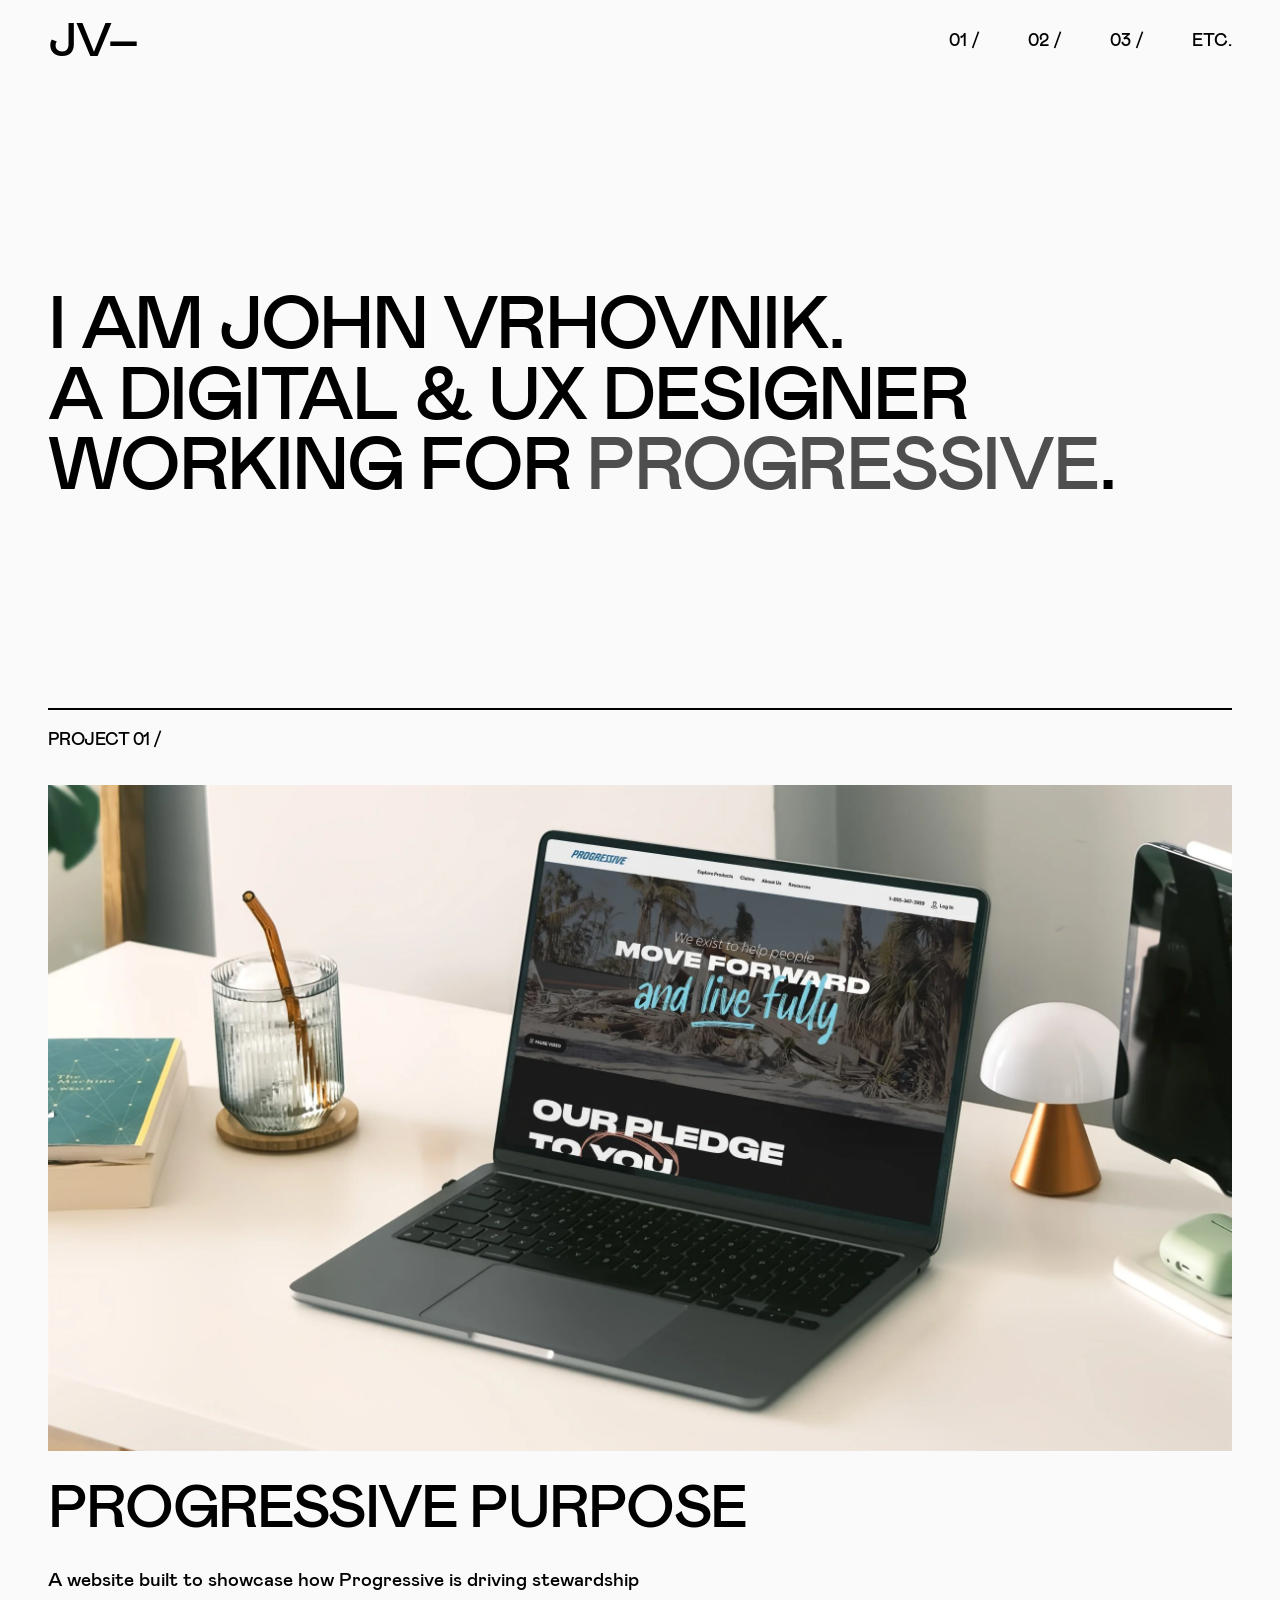
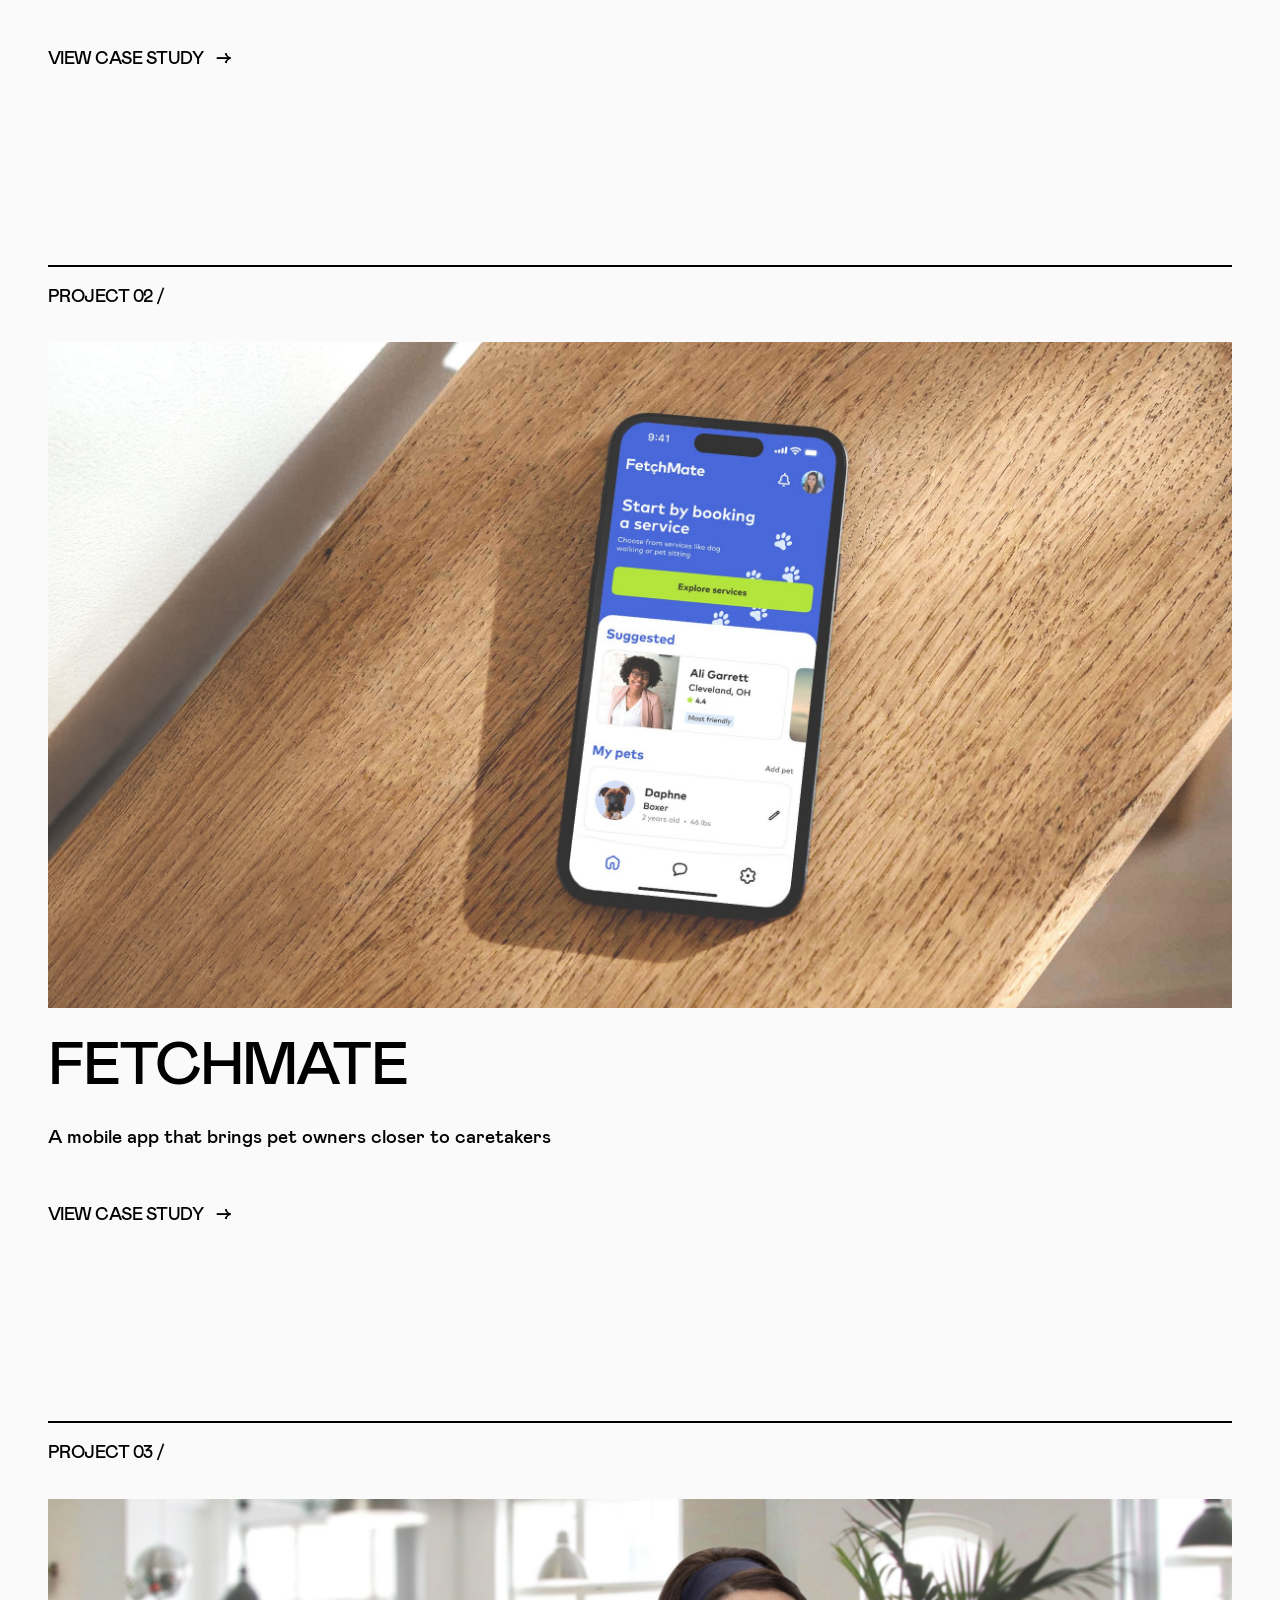
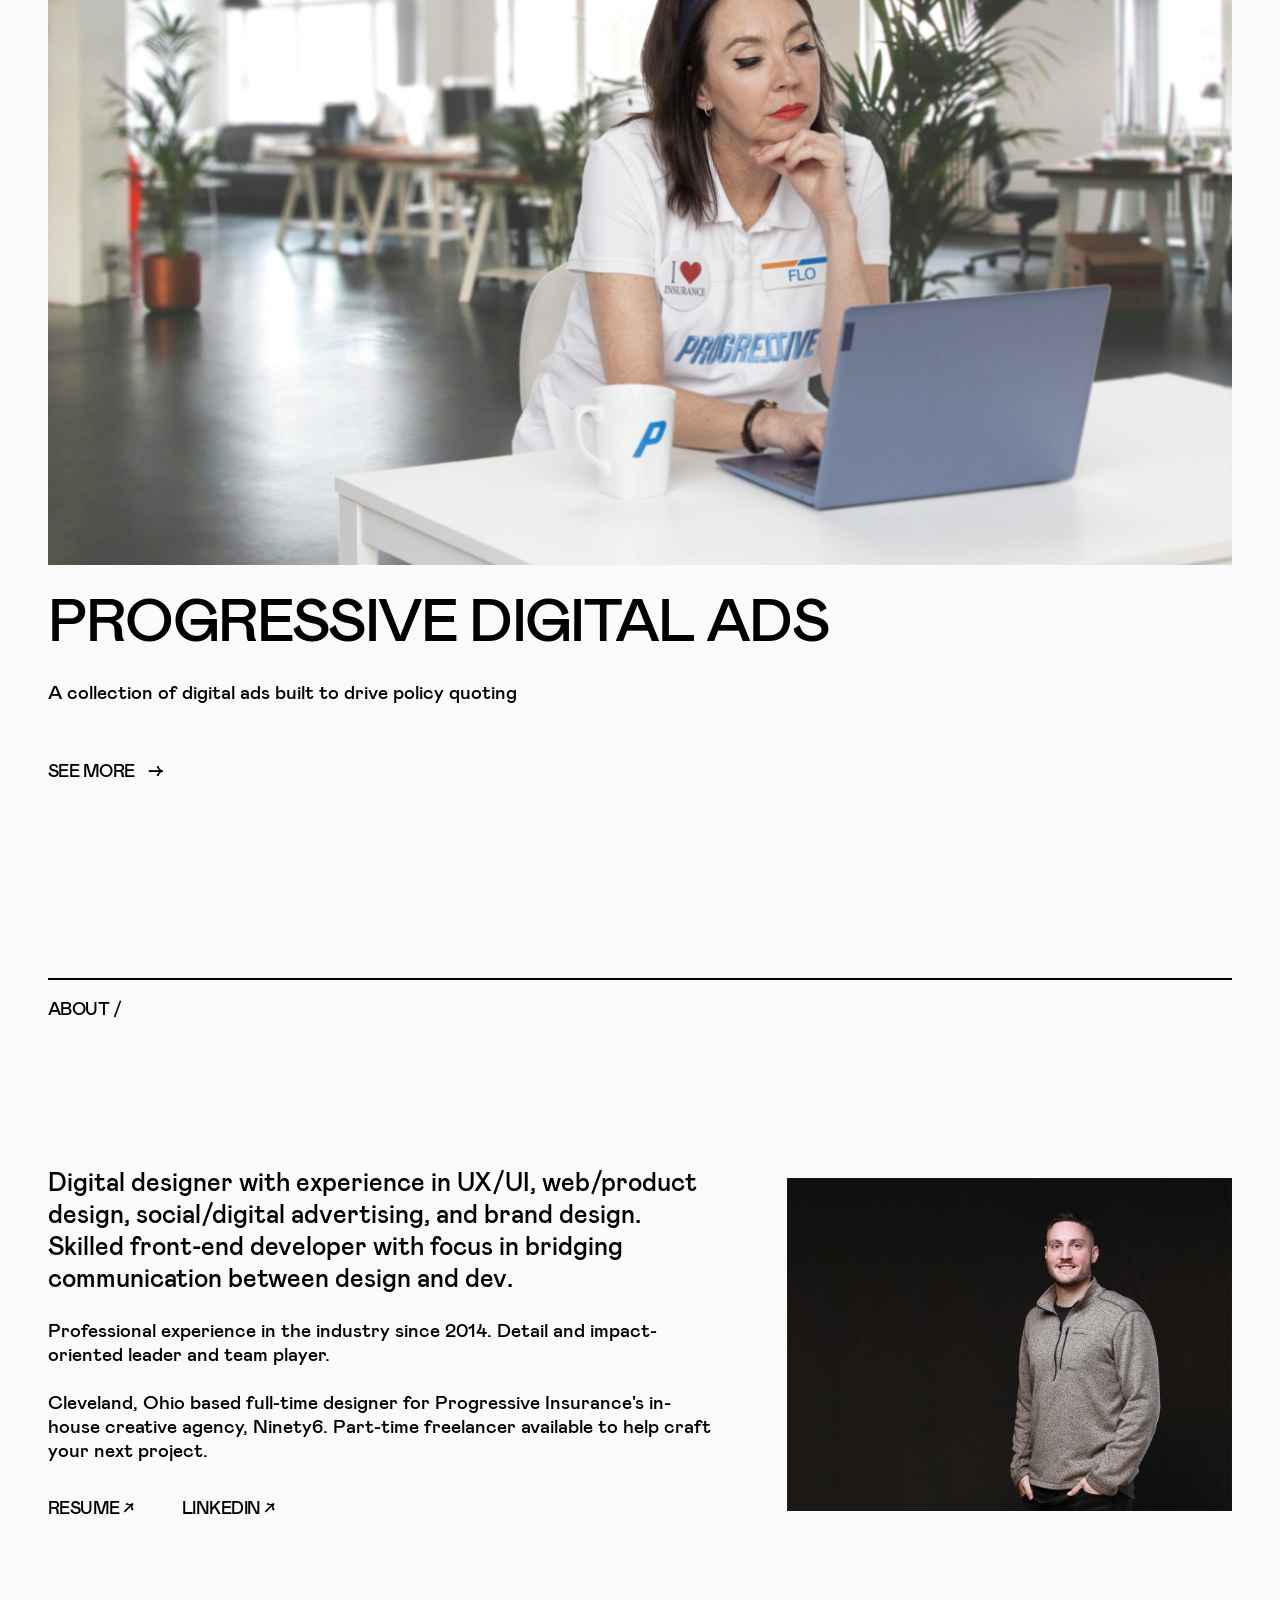
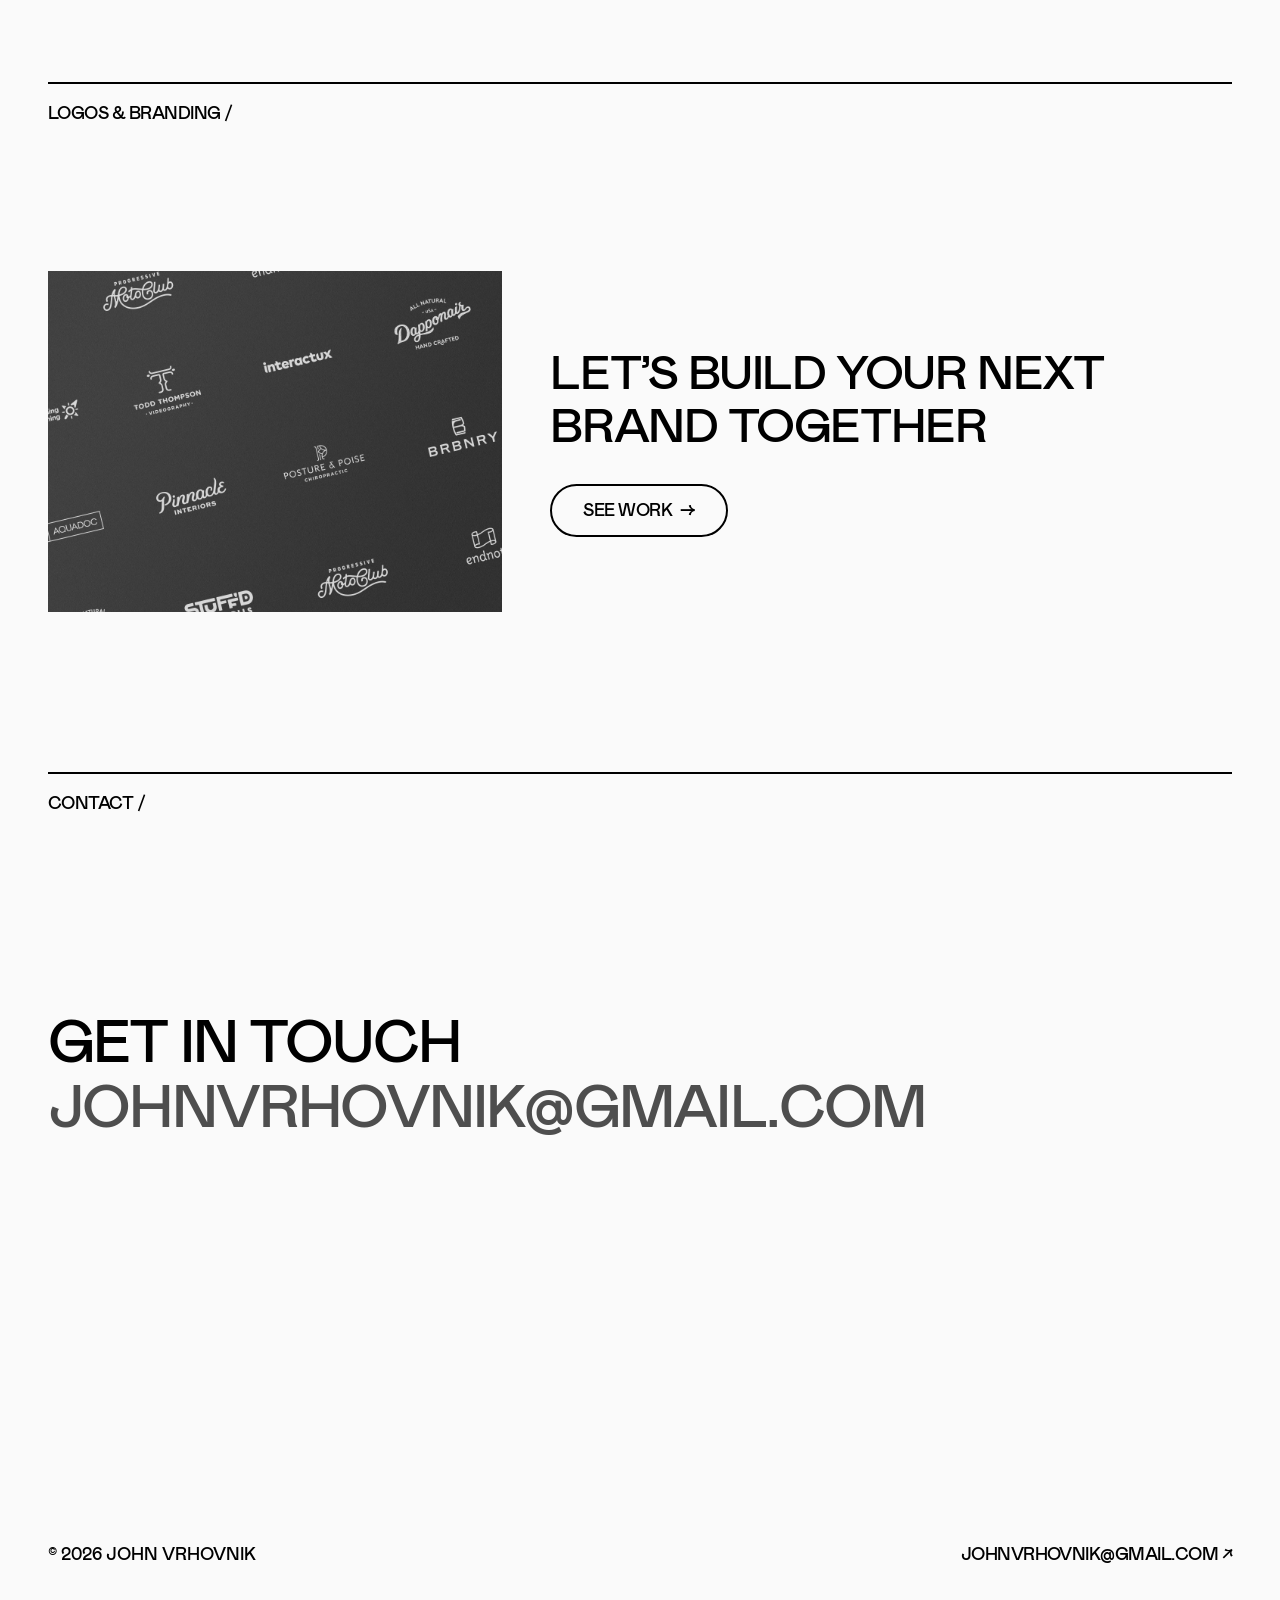
==== index.html @ 901b90cd "Initial commit" ====
<!DOCTYPE html>
<html lang="en">
<head>
  <meta charset="UTF-8" />
  <meta name="viewport" content="width=device-width, initial-scale=1.0" />
  <title>John Vrhovnik — Digital & UX Designer</title>
  <meta name="description" content="John Vrhovnik is a Digital & UX Designer working for Progressive Insurance, specializing in product design, branding, and digital advertising." />

  <!-- Open Graph -->
  <meta property="og:title"       content="John Vrhovnik — Digital & UX Designer" />
  <meta property="og:description" content="Digital & UX Designer working for Progressive. Case studies in product design, branding, and digital advertising." />
  <meta property="og:image"       content="https://johnvrhovnik.com/images/home-project01-progressive-purpose-banner.jpeg" />
  <meta property="og:url"         content="https://johnvrhovnik.com/" />
  <meta property="og:type"        content="website" />

  <!-- Canonical -->
  <link rel="canonical" href="https://johnvrhovnik.com/" />

  <!-- Favicons -->
  <link rel="icon" href="favicon.ico" sizes="any">
  <link rel="icon" type="image/png" sizes="32x32" href="images/favicons/favicon-32x32.png">
  <link rel="icon" type="image/png" sizes="16x16" href="images/favicons/favicon-16x16.png">
  <link rel="apple-touch-icon" sizes="180x180" href="images/favicons/apple-touch-icon.png">
  <link rel="mask-icon" href="images/favicons/safari-pinned-tab.svg" color="#0000ff">
  <link rel="manifest" href="site.webmanifest">

  <link rel="stylesheet" href="css/styles.css" />
  <noscript><style>.reveal { opacity: 1; transform: none; }</style></noscript>
</head>
<body>

  <a class="skip-link" href="#main">Skip to content</a>

  <!-- =====================================================
       NAVIGATION
       ===================================================== -->
  <nav class="nav" aria-label="Site navigation">
    <a href="index.html" class="nav-logo" aria-label="John Vrhovnik — Home">JV–</a>

    <button class="nav-toggle" aria-label="Toggle navigation" aria-expanded="false" aria-controls="nav-drawer">
      <span></span>
      <span></span>
      <span></span>
    </button>

    <ul class="nav-links" role="list">
      <li><a href="pages/progressive-purpose.html" class="nav-link">01 /</a></li>
      <li><a href="pages/fetchmate.html"           class="nav-link">02 /</a></li>
      <li><a href="pages/progressive-digital.html" class="nav-link">03 /</a></li>
      <li><a href="pages/etcetera.html"                class="nav-link">Etc.</a></li>
    </ul>
  </nav>

  <!-- Mobile nav drawer -->
  <nav id="nav-drawer" class="nav-drawer" aria-label="Mobile navigation">
    <a href="pages/progressive-purpose.html" class="nav-link">01/</a>
    <a href="pages/fetchmate.html"           class="nav-link">02/</a>
    <a href="pages/progressive-digital.html" class="nav-link">03/</a>
    <a href="pages/etcetera.html"                class="nav-link">Etc.</a>
  </nav>

  <!-- =====================================================
       MAIN CONTENT
       ===================================================== -->
  <main id="main" class="page-body">

    <!-- Hero -->
    <section class="hero container" aria-label="Introduction">
      <h1 class="hero-text reveal">
        I am John Vrhovnik.<br>
        A Digital &amp; UX Designer working for <a class="display-link" href="https://www.weareninety6.com" target="_blank" rel="noopener noreferrer">Progressive</a>.
      </h1>
    </section>

    <!-- ===================================================
         PROJECTS
         =================================================== -->
    <section class="projects-section container" aria-label="Case studies">

      <!-- Project 01 — Progressive Purpose -->
      <a href="pages/progressive-purpose.html" class="project-card reveal" aria-label="View case study: Progressive Purpose">
        <p class="section-label">Project 01 /</p>
        <div class="project-card__image-wrap">
          <img
            src="images/home-project01-progressive-purpose-banner.jpeg"
            alt="Progressive Purpose — UX case study hero"
            width="1200"
            height="675"
            loading="lazy"
          />
        </div>
        <div class="project-card__meta">
          <h2 class="project-card__title">Progressive Purpose</h2>
          <p class="project-card__description">
            A website built to showcase how Progressive is driving stewardship
          </p>
          <span class="project-card__cta arrow-link">View Case Study&ensp;<span class="arrow-char">→</span></span>
        </div>
      </a>

      <!-- Project 02 — FetchMate -->
      <a href="pages/fetchmate.html" class="project-card reveal" aria-label="View case study: FetchMate">
        <p class="section-label">Project 02 /</p>
        <div class="project-card__image-wrap">
          <img
            src="images/home-project02-fetchmate-cover.jpg"
            alt="FetchMate — Mobile app connecting pet owners with veterinarians"
            width="1200"
            height="675"
            loading="lazy"
          />
        </div>
        <div class="project-card__meta">
          <h2 class="project-card__title">FetchMate</h2>
          <p class="project-card__description">
            A mobile app that brings pet owners closer to caretakers
          </p>
          <span class="project-card__cta arrow-link">View Case Study&ensp;<span class="arrow-char">→</span></span>
        </div>
      </a>

      <!-- Project 03 — Progressive Digital Ads -->
      <a href="pages/progressive-digital.html" class="project-card reveal" aria-label="View case study: Progressive Digital Ads">
        <p class="section-label">Project 03 /</p>
        <div class="project-card__image-wrap">
          <img
            src="images/home-project03-digital-ads-cover.jpg"
            alt="Progressive Digital Ads — A collection of digital ad work"
            width="1200"
            height="675"
            loading="lazy"
          />
        </div>
        <div class="project-card__meta">
          <h2 class="project-card__title">Progressive Digital Ads</h2>
          <p class="project-card__description">
            A collection of digital ads built to drive policy quoting
          </p>
          <span class="project-card__cta arrow-link">See More&ensp;<span class="arrow-char">→</span></span>
        </div>
      </a>

    </section>

    <!-- ===================================================
         ABOUT
         =================================================== -->
    <section class="about-section reveal" aria-label="About John Vrhovnik">
      <div class="container">
        <div class="about-section__inner">
          <p class="section-label">About /</p>
          <div class="about-grid">
            <div class="about-body">
              <p class="about-headline">
                Digital designer with experience in UX/UI, web/product design, social/digital advertising, and brand design. Skilled front-end developer with focus in bridging communication between design and dev.
              </p>
              <p>
                Professional experience in the industry since 2014. Detail and impact-oriented leader and team player.
              </p>
              <p>
                Cleveland, Ohio based full-time designer for Progressive Insurance's in-house creative agency, Ninety6. Part-time freelancer available to help craft your next project.
              </p>
              <div class="about-links">
                <a href="docs/RESUME_JohnVrhovnik.pdf" class="arrow-link" target="_blank" rel="noopener noreferrer">Resume ↗</a>
                <a href="https://www.linkedin.com/in/john-m-vrhovnik" class="arrow-link" target="_blank" rel="noopener noreferrer">LinkedIn ↗</a>
              </div>
            </div>
            <div>
              <img
                class="about-image"
                src="images/home-about-john-portrait.jpg"
                alt="John Vrhovnik — portrait"
                width="600"
                height="800"
                loading="lazy"
              />
            </div>
          </div>
        </div>
      </div>
    </section>

    <!-- ===================================================
         BRANDING TEASER
         =================================================== -->
    <section class="branding-teaser reveal" aria-label="Branding work">
      <div class="container">
        <div class="branding-teaser__inner">
          <p class="section-label">Logos &amp; branding /</p>
          <div class="branding-teaser__row">
            <div class="branding-teaser__content">
              <h2 class="branding-teaser__title">Let’s build your next brand together</h2>
              <a href="pages/branding.html" class="btn-pill">See work&ensp;<span class="arrow-char">→</span></a>
            </div>
            <div class="branding-teaser__image-wrap">
              <img
                src="images/home-branding-cover.jpg"
                alt="A selection of logo and branding work by John Vrhovnik"
                width="1200"
                height="525"
                loading="lazy"
              />
            </div>
          </div>
        </div>
      </div>
    </section>

    <!-- ===================================================
         CONTACT / CTA
         =================================================== -->
    <section class="contact-section reveal" aria-label="Contact">
      <div class="container">
        <div class="contact-section__inner">
          <p class="section-label">Contact /</p>
          <h2 class="contact-heading">
            Get in touch<br>
            <a class="display-link" href="mailto:johnvrhovnik@gmail.com">johnvrhovnik@gmail.com</a>
          </h2>
        </div>
      </div>
    </section>

  </main>

  <!-- =====================================================
       FOOTER
       ===================================================== -->
  <footer class="site-footer container">
    <div class="site-footer__inner">
      <span class="site-footer__copy">© 2026 John Vrhovnik</span>
      <a href="mailto:johnvrhovnik@gmail.com" class="arrow-link">johnvrhovnik@gmail.com ↗</a>
    </div>
  </footer>

  <script src="js/main.js" defer></script>
</body>
</html>
---- css/styles.css ----
/*
 * STYLES.CSS — johnvrhovnik.com rebuild
 * Imports design system, defines global resets, layout,
 * and every reusable component class.
 *
 * Structure:
 *  1. Font face
 *  2. Reset & base
 *  3. Layout utilities
 *  4. Grid system (12-column)
 *  5. Navigation
 *  6. Hero / display section
 *  7. Project cards (home)
 *  8. Section dividers
 *  9. About section
 * 10. Branding teaser (home)
 * 11. Contact / CTA section
 * 12. Footer
 * 13. Case-study pages (shared styles)
 * 14. Feed page (Etcetera)
 * 15. Pete for America page
 * 16. Buttons & links
 * 17. Focus & accessibility
 * 18. Animations
 * 19. Responsive overrides
 */

@import './design-system.css';


/* ============================================================
   1. FONT FACE — Mabry Medium
   Single weight file covering the full weight range so Mabry
   is used for every element on the site, no fallback synthesis.
   ============================================================ */
@font-face {
  font-family: 'Mabry';
  src: url('../fonts/mabry-medium.woff2') format('woff2'),
       url('../fonts/mabry-medium.woff')  format('woff'),
       url('../fonts/mabry-medium.ttf')   format('truetype');
  font-weight: 100 900; /* covers all weights — single file */
  font-style:  normal;
  font-display: swap;
}


/* ============================================================
   2. RESET & BASE
   ============================================================ */
*, *::before, *::after {
  box-sizing: border-box;
  margin: 0;
  padding: 0;
}

html {
  scroll-behavior: smooth;
  -webkit-text-size-adjust: 100%;
}

body {
  background-color: var(--color-background);
  color: var(--color-text);
  font-family: var(--font-family);
  font-size: var(--font-size-body);
  font-weight: var(--font-weight-base);
  line-height: var(--line-height-normal);
  -webkit-font-smoothing: antialiased;
  -moz-osx-font-smoothing: grayscale;
  overflow-x: hidden;
}

img, video {
  display: block;
  max-width: 100%;
  height: auto;
}

a {
  color: inherit;
  text-decoration: none;
}

ul, ol {
  list-style: none;
}

button {
  background: none;
  border: none;
  cursor: pointer;
  font-family: inherit;
  font-size: inherit;
  color: inherit;
  padding: 0;
}


/* ============================================================
   3. LAYOUT UTILITIES
   ============================================================ */

/* Constrained content container */
.container {
  width: 100%;
  max-width: var(--max-width);
  margin-inline: auto;
  padding-inline: var(--container-padding);
}


/* ============================================================
   4. GRID SYSTEM — 12 columns
   ============================================================ */

.grid {
  display: grid;
  grid-template-columns: repeat(var(--grid-columns), 1fr);
  gap: var(--grid-row-gap) var(--grid-gap);
}

.grid img {
  width: 100%;
  height: auto;
  display: block;
}

/* Default spans — apply at all sizes */
.col-1  { grid-column: span 1; }
.col-2  { grid-column: span 2; }
.col-3  { grid-column: span 3; }
.col-4  { grid-column: span 4; }
.col-5  { grid-column: span 5; }
.col-6  { grid-column: span 6; }
.col-7  { grid-column: span 7; }
.col-8  { grid-column: span 8; }
.col-9  { grid-column: span 9; }
.col-10 { grid-column: span 10; }
.col-11 { grid-column: span 11; }
.col-12 { grid-column: span 12; }

/* Centered column utilities — sets both start and end lines */
.col-10-center { grid-column: 2 / 12; }

/* Desktop spans — ≥ 1024px */
@media (min-width: 1024px) {
  .col-lg-1  { grid-column: span 1; }
  .col-lg-2  { grid-column: span 2; }
  .col-lg-3  { grid-column: span 3; }
  .col-lg-4  { grid-column: span 4; }
  .col-lg-5  { grid-column: span 5; }
  .col-lg-6  { grid-column: span 6; }
  .col-lg-7  { grid-column: span 7; }
  .col-lg-8  { grid-column: span 8; }
  .col-lg-9  { grid-column: span 9; }
  .col-lg-10 { grid-column: span 10; }
  .col-lg-11 { grid-column: span 11; }
  .col-lg-12 { grid-column: span 12; }

  /* Centered/offset column utilities — sets both start and end lines */
  .col-lg-10-center { grid-column: 2 / 12; }
  .col-lg-9-right   { grid-column: 4 / 13; }
}


/* ============================================================
   5. NAVIGATION
   ============================================================ */
.nav {
  position: fixed;
  top: 0;
  left: 0;
  right: 0;
  z-index: 100;
  height: var(--nav-height);
  display: flex;
  align-items: center;
  justify-content: space-between;
  padding-inline: var(--container-padding);
  background-color: var(--color-background);
  transition: transform var(--transition-base);
}

.nav.is-hidden {
  transform: translateY(-100%);
}

.nav-logo {
  font-size: 3rem;
  font-weight: var(--font-weight-base);
  letter-spacing: var(--letter-spacing-tight);
  line-height: 1;
  color: var(--color-text);
  text-decoration: none;
  transition: color var(--transition-fast);
}

.nav-logo:hover {
  color: var(--color-link);
}

/* Desktop nav links */
.nav-links {
  display: flex;
  align-items: center;
  gap: var(--space-xl);
}

.nav-link {
  font-size: var(--font-size-nav);
  font-weight: var(--font-weight-base);
  letter-spacing: var(--letter-spacing-normal);
  text-transform: uppercase;
  color: var(--color-text);
  text-decoration: none;
  transition: color var(--transition-fast);
}

.nav-link:hover,
.nav-link.is-active {
  color: var(--color-link);
}

/* Mobile hamburger toggle */
.nav-toggle {
  display: none;
  flex-direction: column;
  justify-content: center;
  gap: 7px;
  width: 32px;
  height: 32px;
  cursor: pointer;
  padding: 0;
  background: none;
  border: none;
}

.nav-toggle span {
  display: block;
  width: 100%;
  height: 2px;
  background-color: var(--color-text);
  transition: transform var(--transition-base), opacity var(--transition-base);
  transform-origin: center;
}

/* Hamburger → X animation */
.nav-toggle.is-open span:nth-child(1) {
  transform: translateY(9px) rotate(45deg);
}
.nav-toggle.is-open span:nth-child(2) {
  opacity: 0;
}
.nav-toggle.is-open span:nth-child(3) {
  transform: translateY(-9px) rotate(-45deg);
}

/* Mobile nav drawer */
.nav-drawer {
  display: none;
  position: fixed;
  top: var(--nav-height);
  left: 0;
  right: 0;
  bottom: 0;
  background-color: var(--color-background);
  z-index: 99;
  padding: var(--space-xl) var(--container-padding);
  flex-direction: column;
  justify-content: flex-end;
  gap: var(--space-lg);
}

.nav-drawer.is-open {
  display: flex;
}

.nav-drawer .nav-link {
  font-size: var(--font-size-display);
  font-weight: var(--font-weight-base);
  letter-spacing: var(--letter-spacing-tight);
  line-height: var(--line-height-tight);
}

/* Offset page content below fixed nav */
.page-body {
  padding-top: var(--nav-height);
}


/* ============================================================
   6. HERO / DISPLAY SECTION (Home page)
   ============================================================ */
.hero {
  padding-top: calc(var(--space-3xl) * 2);
  padding-bottom: calc(var(--space-3xl) * 2);
}

.hero-text {
  font-size: var(--font-size-display);
  font-weight: var(--font-weight-base);
  line-height: var(--line-height-display);
  letter-spacing: var(--letter-spacing-tight);
  text-transform: uppercase;
  max-width: 25ch; /* Matches screenshot line breaks */
}

/* Muted inline link — used in hero and contact heading */
.display-link {
  color: #4e4e4e;
  text-decoration: none;
  transition: color var(--transition-fast);
}

.display-link:hover {
  color: var(--color-link);
  text-decoration: line-through;
}


/* ============================================================
   7. PROJECT CARDS (Home page)
   ============================================================ */

.project-card {
  display: block;
  color: inherit;
  text-decoration: none;
  border-top: var(--border-rule);
  padding-top: var(--space-sm);
  padding-bottom: var(--space-5xl);
}

/* All hover effects scoped to content areas — image, label, meta.
   Hovering the top/bottom padding gaps triggers nothing. */
.project-card:has(.project-card__image-wrap:hover) .project-card__title,
.project-card:has(.section-label:hover) .project-card__title,
.project-card:has(.project-card__meta:hover) .project-card__title {
  text-decoration-color: var(--color-text);
}

.project-card:has(.project-card__image-wrap:hover) .project-card__cta,
.project-card:has(.section-label:hover) .project-card__cta,
.project-card:has(.project-card__meta:hover) .project-card__cta {
  color: var(--color-link);
}

.project-card__image-wrap {
  width: 100%;
  overflow: hidden;
  margin-bottom: var(--space-md);
  /* Fixed aspect ratio — matches screenshot proportions */
  aspect-ratio: 16 / 9;
}

.project-card__image-wrap img {
  width: 100%;
  height: 100%;
  object-fit: cover;
  display: block;
  transition: transform var(--transition-slow);
}

.project-card:has(.project-card__image-wrap:hover) .project-card__image-wrap img,
.project-card:has(.project-card__meta:hover) .project-card__image-wrap img {
  transform: scale(1.02);
}

.project-card__meta {
  padding-inline: 0;
}

.project-card .section-label {
  margin-bottom: var(--space-lg);
}

.project-card__title {
  font-size: var(--font-size-h1);
  font-weight: var(--font-weight-base);
  line-height: var(--line-height-tight);
  letter-spacing: var(--letter-spacing-tight);
  text-transform: uppercase;
  color: var(--color-text);
  margin-bottom: var(--space-md);
  /* Thick underline — fades in on hover, works correctly across line breaks */
  text-decoration: underline;
  text-decoration-thickness: 4px;
  text-underline-offset: 4px;
  text-decoration-color: transparent;
  transition: text-decoration-color var(--transition-base);
}

.project-card__description {
  font-size: var(--font-size-body);
  line-height: var(--line-height-normal);
  max-width: 52ch;
  margin-bottom: var(--space-xl);
}

.project-card__cta {
  font-size: var(--font-size-small);
  font-weight: var(--font-weight-base);
  letter-spacing: var(--letter-spacing-tight);
  text-transform: uppercase;
  transition: color var(--transition-fast);
}


/* ============================================================
   8. SECTION DIVIDERS
   ============================================================ */
/* Section label — matches .project-card__label; write sentence case in HTML */
.section-label {
  font-size: var(--font-size-small);
  font-weight: var(--font-weight-base);
  letter-spacing: var(--letter-spacing-tight);
  text-transform: uppercase;
  color: var(--color-text);
}


/* ============================================================
   9. ABOUT SECTION (Home page)
   ============================================================ */
.about-section__inner {
  padding-block: var(--space-sm);
  border-top: var(--border-rule);
}

.about-grid {
  display: grid;
  grid-template-columns: 1fr;
  gap: var(--space-2xl);
  align-items: center;
  margin-top: var(--space-4xl);
  margin-bottom: var(--space-4xl);
}

.about-body {
  max-width: 88ch;
}

.about-body p {
  font-size: var(--font-size-body);
  line-height: var(--line-height-snug);
  margin-bottom: var(--space-md);
}

.about-body p:last-of-type {
  margin-bottom: var(--space-lg);
}

.about-headline {
  font-size: var(--font-size-largebody) !important;
}

.about-links {
  display: flex;
  gap: var(--space-xl);
  margin-top: var(--space-lg);
  flex-wrap: wrap;
}

.about-image {
  width: 100%;
  aspect-ratio: 4 / 3;
  object-fit: cover;
  object-position: top center;
}


/* ============================================================
  10. BRANDING TEASER (Home page — mini card linking to /branding)
   ============================================================ */
.branding-teaser__inner {
  display: flex;
  flex-direction: column;
  gap: var(--space-4xl);
  padding-block: var(--space-sm);
  border-top: var(--border-rule);
  margin-bottom: var(--space-4xl);
}

/* .branding-teaser__label replaced by .section-label in HTML */

.branding-teaser__row {
  display: flex;
  flex-direction: column;
  gap: var(--space-xl);
}

.branding-teaser__content {
  display: flex;
  flex-direction: column;
  justify-content: center;
}

.branding-teaser__title {
  font-size: var(--font-size-h2);
  font-weight: var(--font-weight-base);
  line-height: var(--line-height-tight);
  letter-spacing: var(--letter-spacing-tight);
  text-transform: uppercase;
  margin-bottom: var(--space-lg);
  transition: color var(--transition-fast);
}

.branding-teaser__image-wrap {
  overflow: hidden;
}

.branding-teaser__image-wrap img {
  width: 100%;
  aspect-ratio: 4 / 3;
  object-fit: cover;
  display: block;
}


/* ============================================================
   10. CONTACT / CTA SECTION
   ============================================================ */
.contact-section__inner {
  padding-block: var(--space-sm);
  border-top: var(--border-rule);
}

.contact-heading {
  font-size: var(--font-size-h1);
  font-weight: var(--font-weight-base);
  line-height: var(--line-height-tight);
  letter-spacing: var(--letter-spacing-tight);
  text-transform: uppercase;
  margin-top: var(--space-5xl);
  margin-bottom: var(--space-5xl);
}

.contact-heading a {
  display: block;
  word-break: break-all;
}

.contact-heading a:hover {
  color: var(--color-link);
}


/* ============================================================
   11. FOOTER
   ============================================================ */
.site-footer {
  padding-top: var(--space-5xl);
  padding-bottom: var(--space-xl);
}

.site-footer__inner {
  display: flex;
  justify-content: space-between;
  align-items: center;
  gap: var(--space-sm);
  flex-wrap: wrap;
}

.site-footer__copy {
  font-size: var(--font-size-small);
  color: var(--color-text);
  text-transform: uppercase;
}


/* ============================================================
   12. CASE-STUDY PAGES — shared layout
   ============================================================ */
.case-study-title {
  font-size: var(--font-size-h1);
  font-weight: var(--font-weight-base);
  letter-spacing: var(--letter-spacing-tight);
  text-transform: uppercase;
  line-height: var(--line-height-tight);
  padding-bottom: var(--space-xl);
}

/* Feed post hero — full bleed, scales with width on mobile, vh-capped on desktop */
.feed-post-hero {
  width: 100%;
  overflow: hidden;
  aspect-ratio: 3 / 2;
}

.feed-post-hero img {
  width: 100%;
  height: 100%;
  object-fit: cover;
  object-position: center;
  display: block;
}

@media (min-width: 1024px) {
  .feed-post-hero {
    aspect-ratio: unset;
    height: clamp(300px, 62vh, 700px);
  }
}

/* ============================================================
   13. CASE-STUDY SECTION TITLE
   ============================================================ */
.cs-section__title {
  font-size: var(--font-size-h2);
  font-weight: var(--font-weight-base);
  letter-spacing: var(--letter-spacing-tight);
  text-transform: uppercase;
  line-height: var(--line-height-tight);
}

/* Reusable video player — looping, muted, no controls */
.site-video {
  width: 100%;
}

.site-video video {
  width: 100%;
  height: auto;
  display: block;
}



/* ============================================================
   14. FEED PAGE (Etcetera)
   ============================================================ */
.feed-list {
  padding-bottom: var(--space-3xl);
}

/* Each feed item */
.feed-item {
  display: block;
  color: inherit;
  text-decoration: none;
  border-bottom: var(--border-rule);
  padding-block: var(--space-2xl);
}

.feed-item:has(.feed-item__inner:hover) .feed-item__title {
  text-decoration-color: var(--color-text);
}

.feed-item:has(.feed-item__inner:hover) .feed-item__cta {
  color: var(--color-link);
}

.feed-item__inner {
  display: grid;
  grid-template-columns: 1fr;
  gap: var(--space-lg);
  align-items: start;
}

.feed-item__image {
  width: 100%;
  aspect-ratio: 16 / 10;
  object-fit: cover;
  display: block;
  overflow: hidden;
}

.feed-item__image img {
  width: 100%;
  height: 100%;
  object-fit: cover;
  transition: transform var(--transition-slow);
}

.feed-item:has(.feed-item__inner:hover) .feed-item__image img {
  transform: scale(1.02);
}

.feed-item__title {
  font-size: var(--font-size-h2);
  font-weight: var(--font-weight-base);
  letter-spacing: var(--letter-spacing-tight);
  text-transform: uppercase;
  line-height: var(--line-height-tight);
  margin-bottom: var(--space-sm);
  text-decoration: underline;
  text-decoration-thickness: 4px;
  text-underline-offset: 4px;
  text-decoration-color: transparent;
  transition: text-decoration-color var(--transition-base);
}

.feed-item__description {
  font-size: var(--font-size-body);
  line-height: var(--line-height-normal);
  max-width: 45ch;
  margin-bottom: var(--space-md);
}

.feed-item__cta {
  font-size: var(--font-size-small);
  letter-spacing: var(--letter-spacing-tight);
  text-transform: uppercase;
  transition: color var(--transition-fast);
}


/* ============================================================
   15. PETE FOR AMERICA PAGE
   ============================================================ */

@media (min-width: 1024px) {
  .pete-placard-grid > *:nth-child(even) {
    margin-top: var(--space-2xl);
  }
}


/* ============================================================
   16. BUTTONS & INLINE LINKS
   ============================================================ */
.text-link {
  color: var(--color-link);
  text-decoration: none;
  transition: text-decoration-color var(--transition-fast);
}

.text-link:hover {
  text-decoration: underline;
}

.arrow-link {
  display: inline-flex;
  align-items: center;
  gap: 0.25em;
  font-size: var(--font-size-small);
  letter-spacing: var(--letter-spacing-tight);
  text-transform: uppercase;
  color: inherit;
  text-decoration: none;
  transition: color var(--transition-fast);
}

.btn-pill {
  display: inline-flex;
  align-items: center;
  justify-content: center;
  font-size: var(--font-size-small);
  font-weight: var(--font-weight-base);
  letter-spacing: var(--letter-spacing-tight);
  text-transform: uppercase;
  padding: 0.6em 1.75em;
  border-radius: 999px;
  border: 2px solid var(--color-text);
  background-color: transparent;
  color: var(--color-text);
  text-decoration: none;
  cursor: pointer;
  transition: background-color var(--transition-fast), color var(--transition-fast), border-color var(--transition-fast);
  align-self: flex-start;
}

.btn-pill:hover {
  background-color: var(--color-link);
  border-color: var(--color-link);
  color: var(--color-background);
}

.arrow-link:hover {
  color: var(--color-link);
}

/* Nudges → up to optically center it against all-caps text */
.arrow-char {
  display: inline-block;
  position: relative;
  top: -0.07em;
  transition: transform var(--transition-base);
}

.arrow-link:hover .arrow-char,
.btn-pill:hover .arrow-char,
.project-card:has(.project-card__image-wrap:hover) .arrow-char,
.project-card:has(.section-label:hover) .arrow-char,
.project-card:has(.project-card__meta:hover) .arrow-char,
.feed-item:has(.feed-item__inner:hover) .arrow-char {
  transform: translateX(4px);
}


/* ============================================================
   19. FOCUS & ACCESSIBILITY
   ============================================================ */
:focus-visible {
  outline: 2px solid var(--color-link);
  outline-offset: 3px;
}

/* Skip to content link */
.skip-link {
  position: absolute;
  top: -999px;
  left: var(--container-padding);
  z-index: 200;
  background: var(--color-text);
  color: var(--color-background);
  padding: var(--space-xs) var(--space-sm);
  font-size: var(--font-size-small);
  letter-spacing: var(--letter-spacing-tight);
  text-transform: uppercase;
}

.skip-link:focus {
  top: var(--space-xs);
}


/* ============================================================
   20. ANIMATIONS
   ============================================================ */

/* Fade-up on scroll — applied via JS IntersectionObserver */
.reveal {
  opacity: 0;
  transform: translateY(24px);
  transition: opacity var(--transition-slow), transform var(--transition-slow);
}

.reveal.is-visible {
  opacity: 1;
  transform: translateY(0);
}

/* Respect reduced motion */
@media (prefers-reduced-motion: reduce) {
  .reveal {
    opacity: 1;
    transform: none;
    transition: none;
  }
  * {
    transition-duration: 0.01ms !important;
    animation-duration: 0.01ms !important;
  }
}


/* ============================================================
   21. RESPONSIVE OVERRIDES
   ============================================================ */

/* --- Tablet and up (≥ 768px) --- */
@media (min-width: 768px) {

  .branding-teaser__row {
    flex-direction: row;
    align-items: center;
    gap: var(--space-xl);
  }

  /* Image goes left: swap order so content stays first in DOM (mobile top) */
  .branding-teaser__image-wrap {
    order: -1;
    flex: 1 1 40%;
  }

  .branding-teaser__content {
    flex: 1 1 60%;
  }

  .about-grid {
    grid-template-columns: 3fr 2fr;
    gap: var(--space-xl);
  }

  .feed-item__inner {
    grid-template-columns: 1fr 1fr;
    gap: var(--space-2xl);
    align-items: center;
  }
}

/* --- Desktop (≥ 1024px) --- */
@media (min-width: 1024px) {

  /* Show desktop nav, hide mobile toggle */
  .nav-links {
    display: flex;
  }

  .nav-toggle {
    display: none;
  }

  .project-card__image-wrap {
    max-height: 880px;
  }

  .feed-item__inner {
    grid-template-columns: 2fr 3fr;
    gap: var(--space-3xl);
  }

  /* Wide about section */
  .about-grid {
    grid-template-columns: 3fr 2fr;
    gap: var(--space-2xl);
  }
}

/* --- Mobile only (< 1024px) --- */
@media (max-width: 1023px) {
  .nav-toggle {
    display: flex;
  }

  .nav-links {
    display: none;
  }

  .contact-heading a {
    max-width: 13ch;
  }
}



/* --- Ultra-wide (> 1710px): freeze layout, add whitespace --- */
@media (min-width: 1711px) {
  .container {
    max-width: var(--max-width);
  }
}
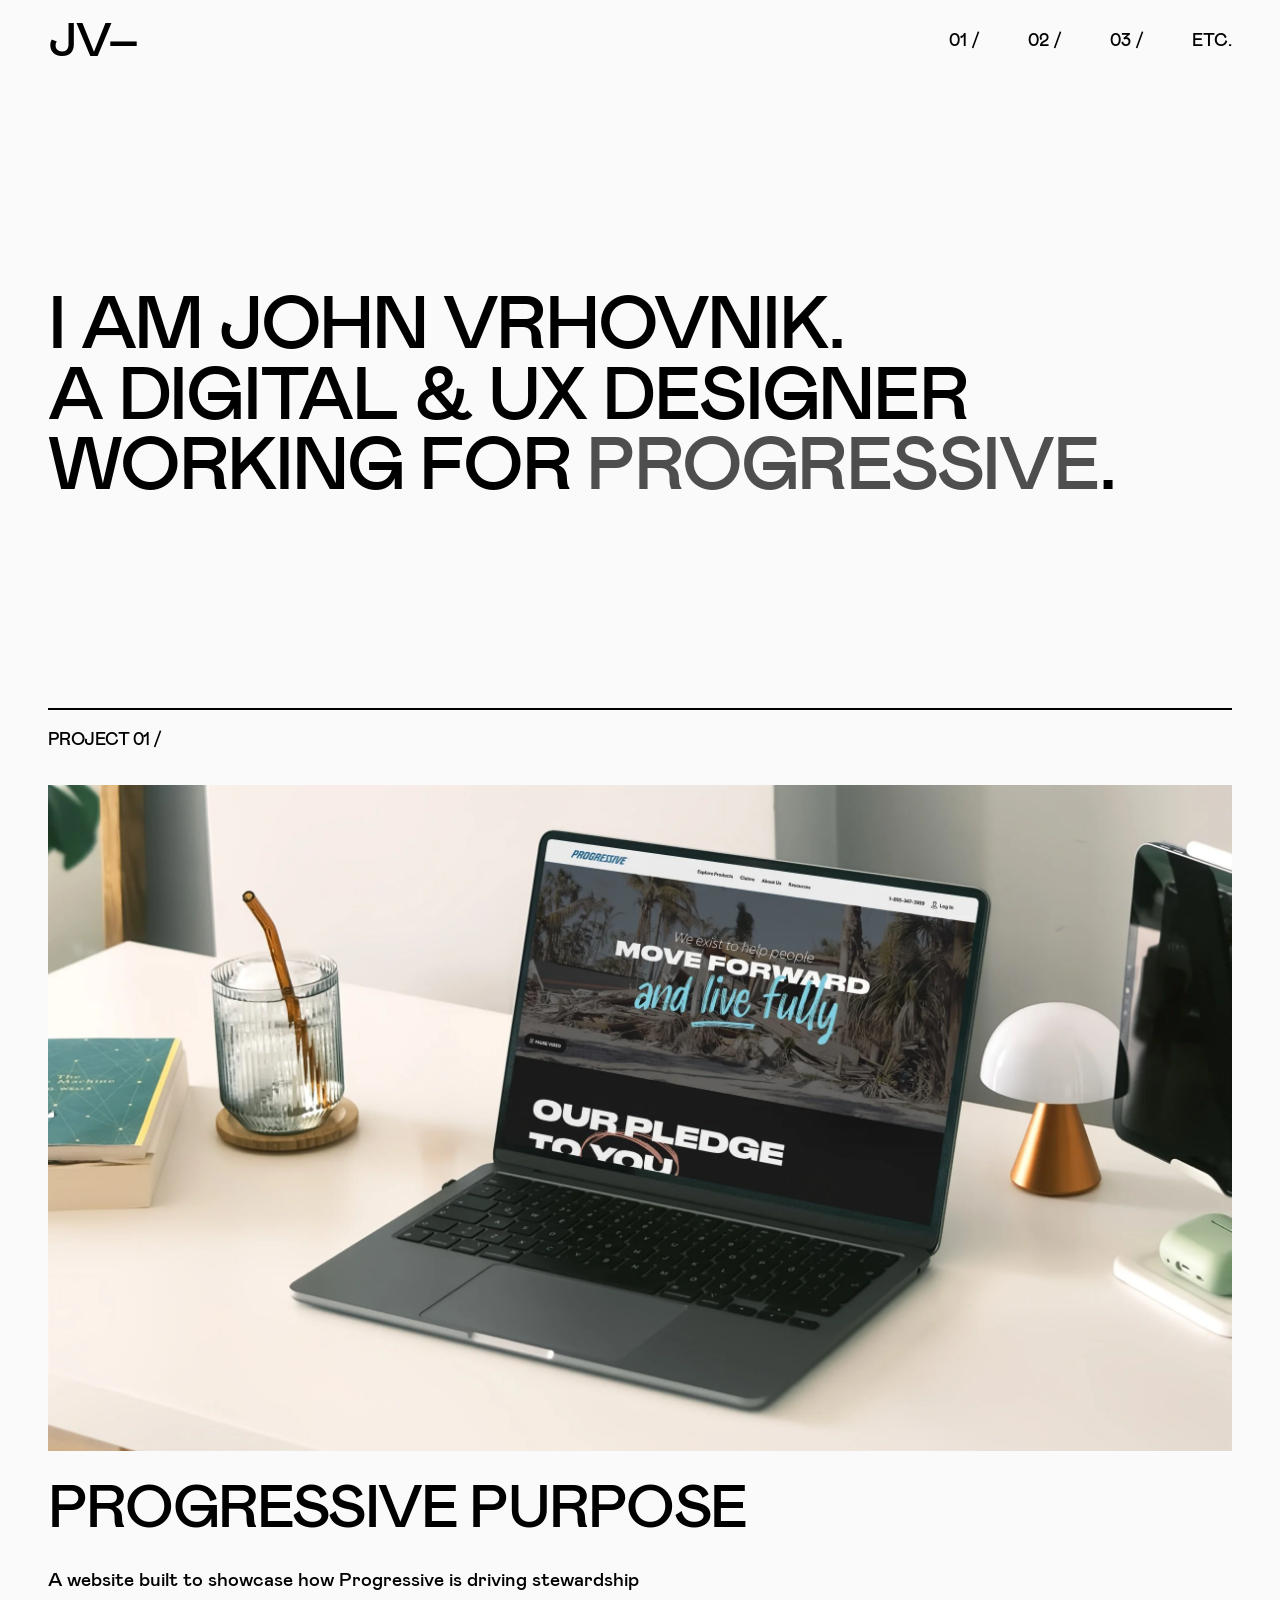
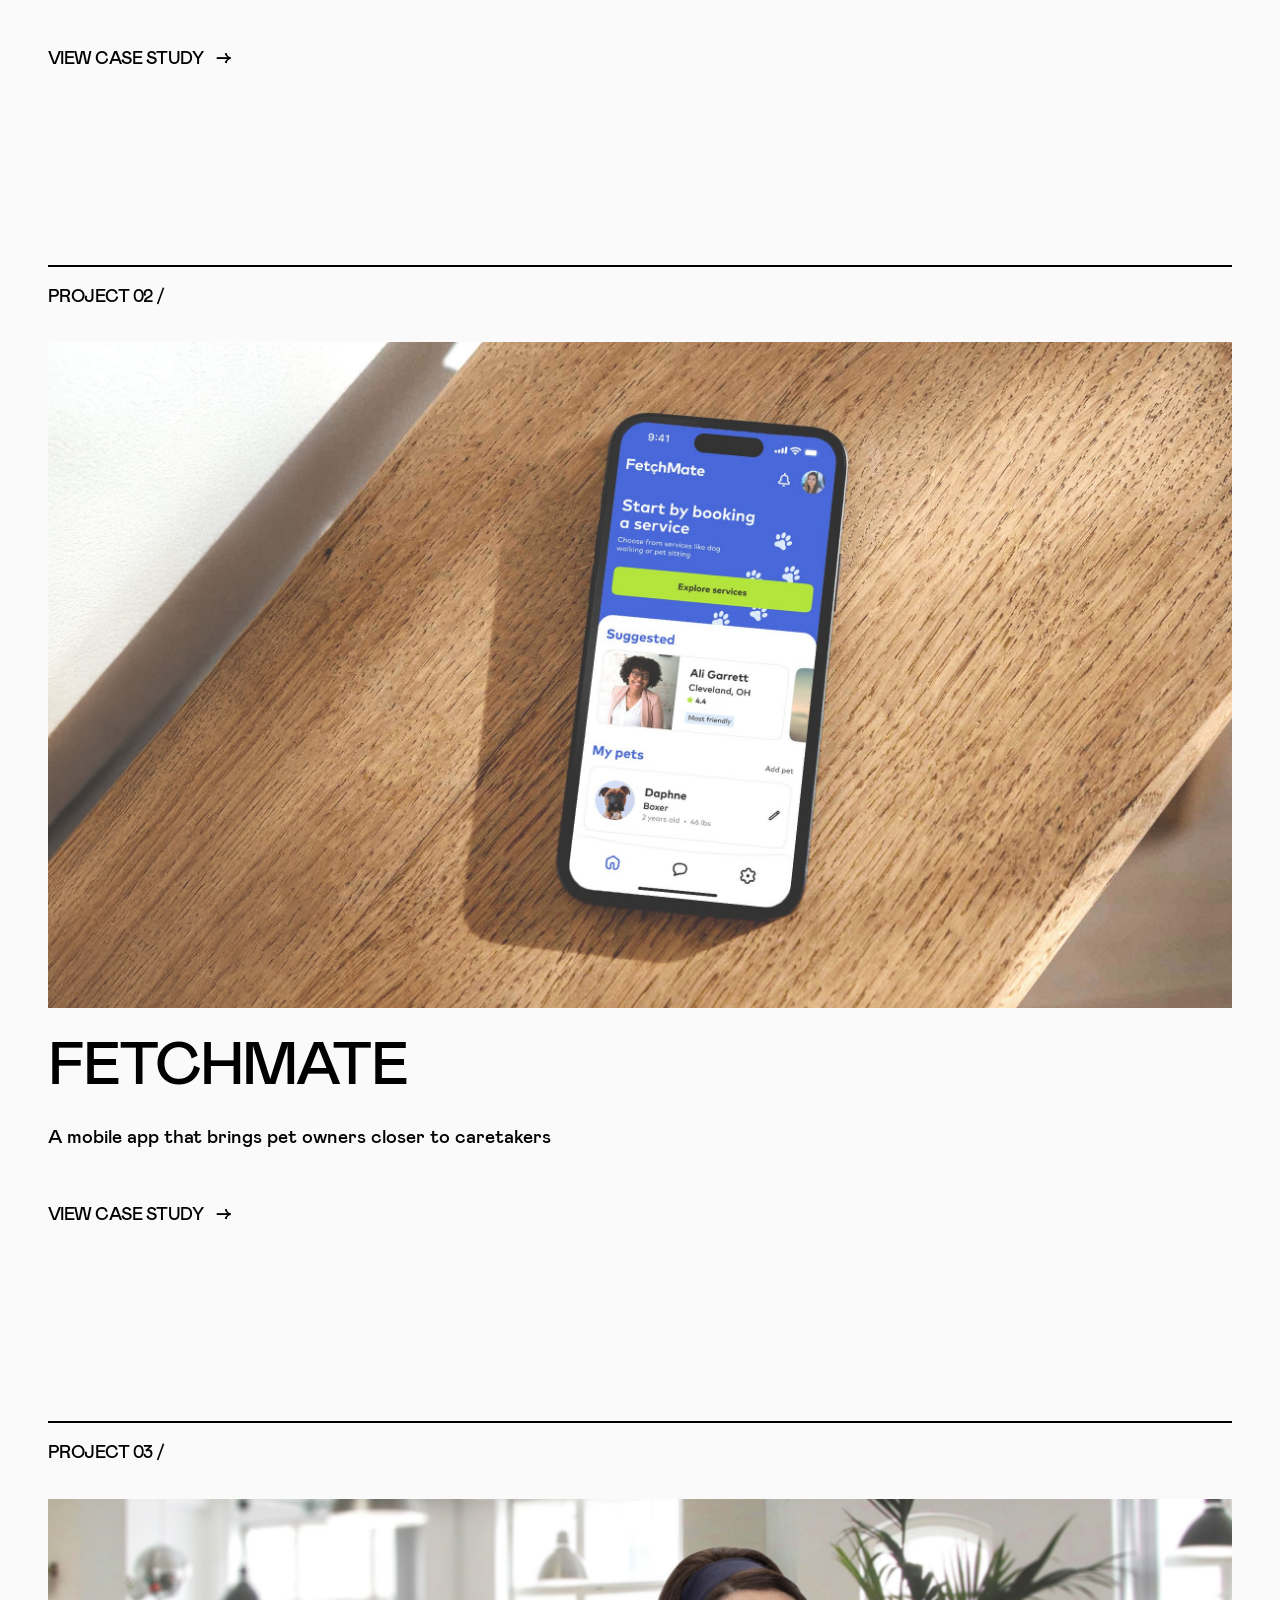
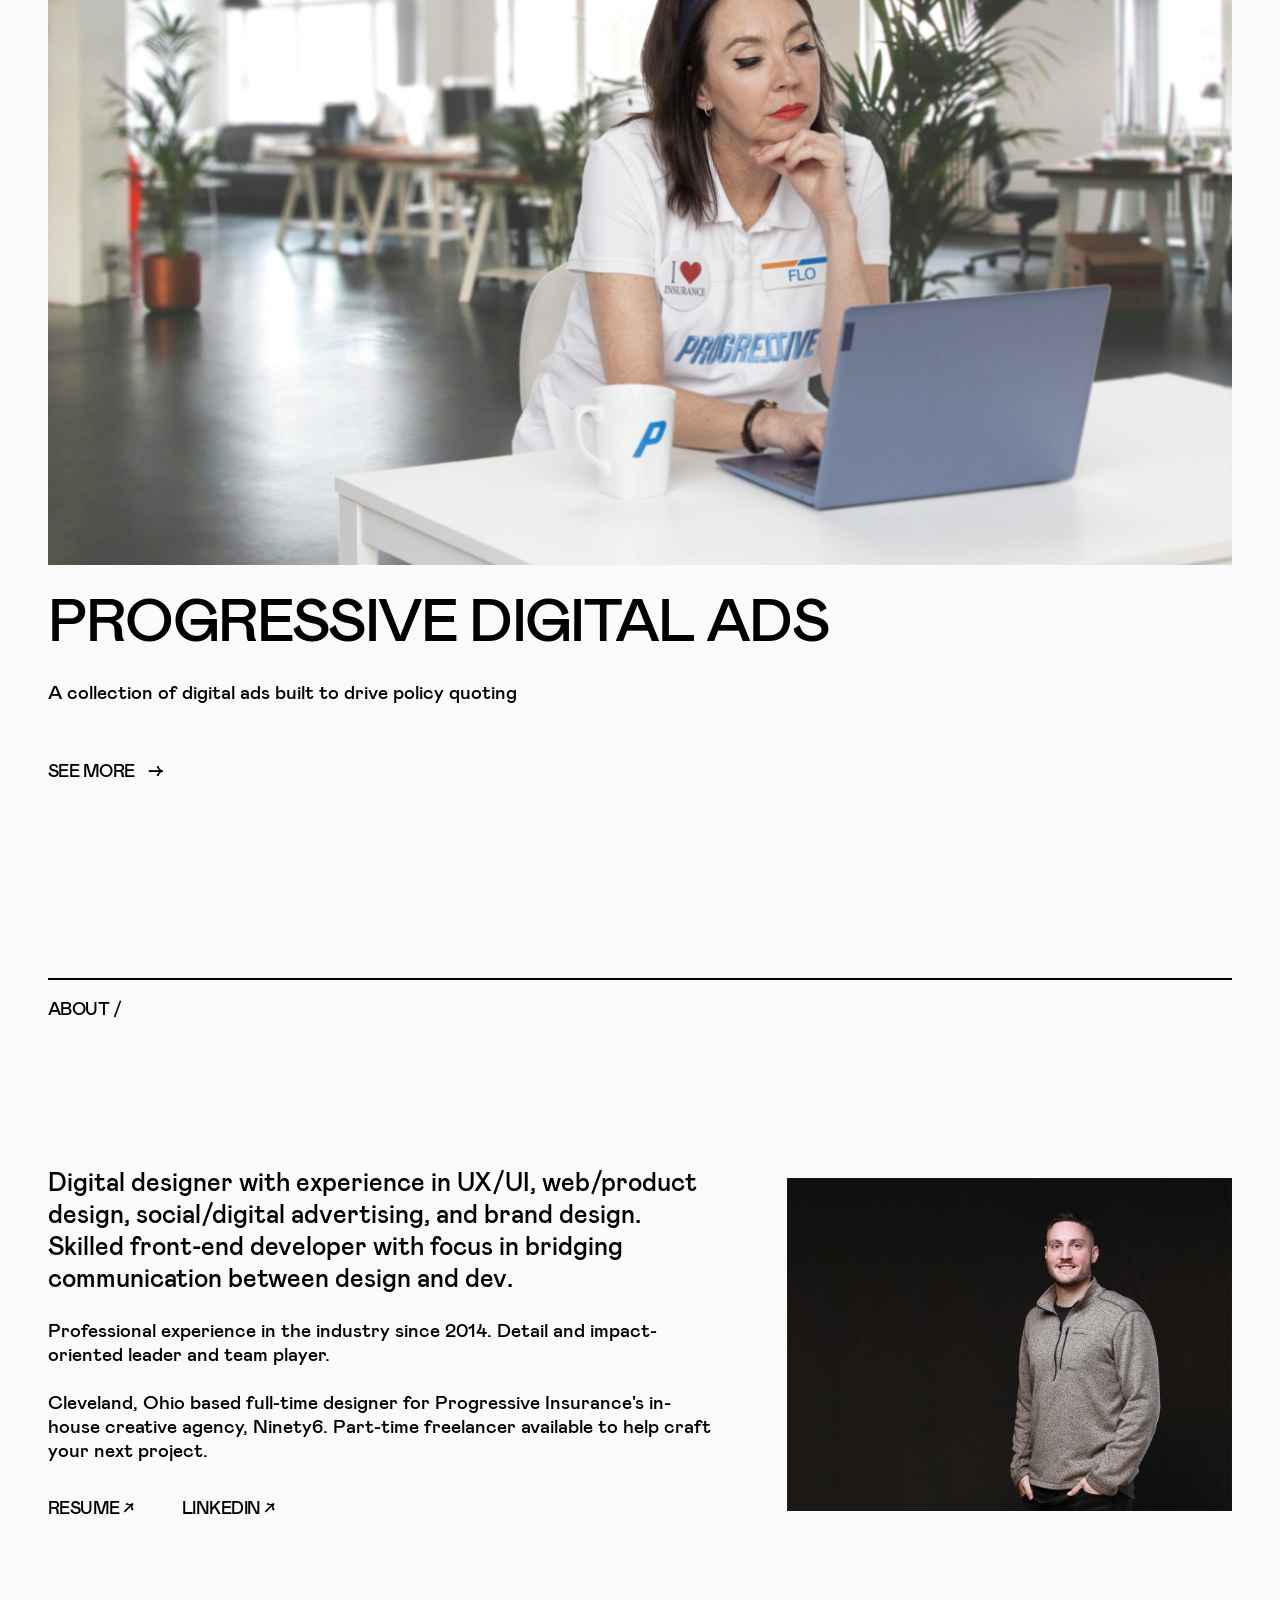
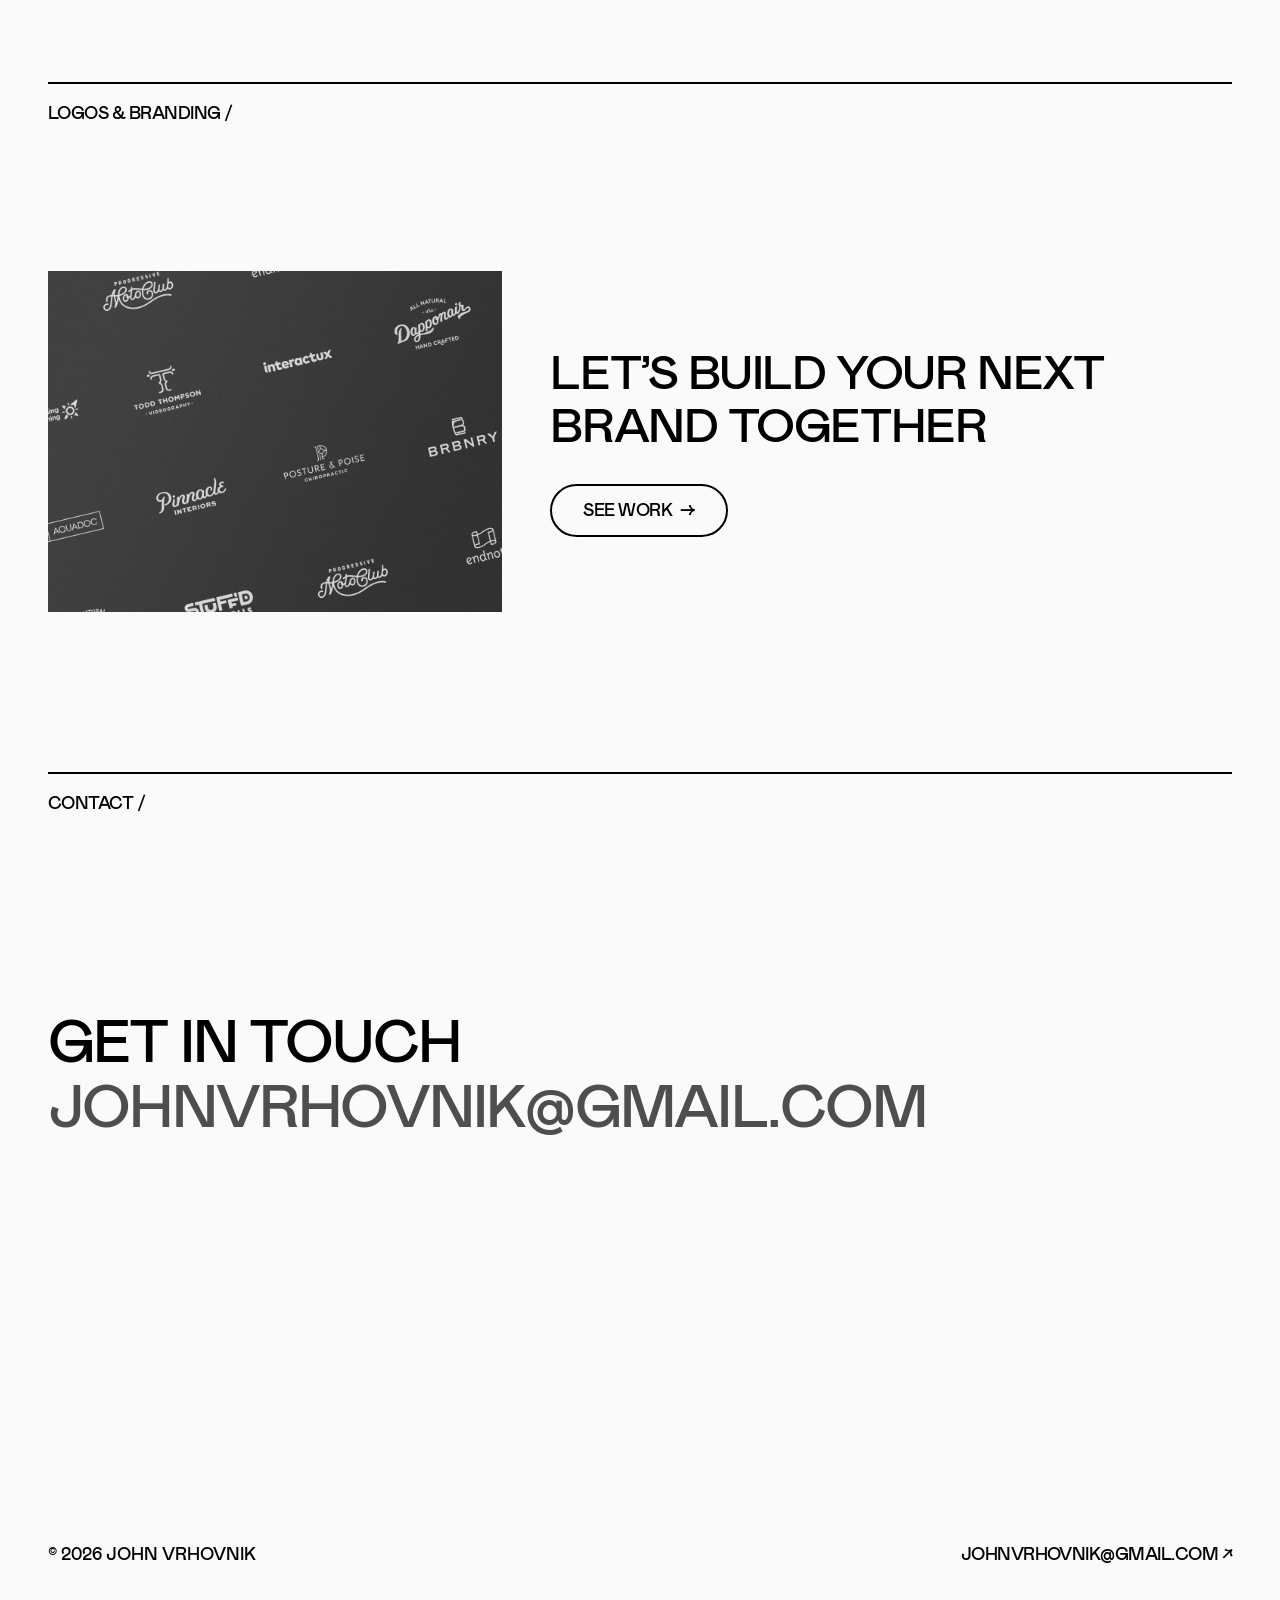
==== commit d7c466c5: "Fix contact email line break — use <wbr> at @ instead of word-break: break-all" ====
--- a/index.html
+++ b/index.html
@@ -53,9 +53,9 @@
 
   <!-- Mobile nav drawer -->
   <nav id="nav-drawer" class="nav-drawer" aria-label="Mobile navigation">
-    <a href="pages/progressive-purpose.html" class="nav-link">01/</a>
-    <a href="pages/fetchmate.html"           class="nav-link">02/</a>
-    <a href="pages/progressive-digital.html" class="nav-link">03/</a>
+    <a href="pages/progressive-purpose.html" class="nav-link">01 /</a>
+    <a href="pages/fetchmate.html"           class="nav-link">02 /</a>
+    <a href="pages/progressive-digital.html" class="nav-link">03 /</a>
     <a href="pages/etcetera.html"                class="nav-link">Etc.</a>
   </nav>
 
@@ -215,7 +215,7 @@
           <p class="section-label">Contact /</p>
           <h2 class="contact-heading">
             Get in touch<br>
-            <a class="display-link" href="mailto:johnvrhovnik@gmail.com">johnvrhovnik@gmail.com</a>
+            <a class="display-link" href="mailto:johnvrhovnik@gmail.com">johnvrhovnik<wbr>@gmail.com</a>
           </h2>
         </div>
       </div>
--- a/css/styles.css
+++ b/css/styles.css
@@ -139,8 +139,51 @@
 .col-11 { grid-column: span 11; }
 .col-12 { grid-column: span 12; }
 
+/* Column start offsets — apply at all sizes */
+.col-start-1  { grid-column-start: 1; }
+.col-start-2  { grid-column-start: 2; }
+.col-start-3  { grid-column-start: 3; }
+.col-start-4  { grid-column-start: 4; }
+.col-start-5  { grid-column-start: 5; }
+.col-start-6  { grid-column-start: 6; }
+.col-start-7  { grid-column-start: 7; }
+.col-start-8  { grid-column-start: 8; }
+.col-start-9  { grid-column-start: 9; }
+.col-start-10 { grid-column-start: 10; }
+.col-start-11 { grid-column-start: 11; }
+.col-start-12 { grid-column-start: 12; }
+
 /* Centered column utilities — sets both start and end lines */
 .col-10-center { grid-column: 2 / 12; }
+
+/* Tablet spans — ≥ 768px */
+@media (min-width: 768px) {
+  .col-sm-1  { grid-column: span 1; }
+  .col-sm-2  { grid-column: span 2; }
+  .col-sm-3  { grid-column: span 3; }
+  .col-sm-4  { grid-column: span 4; }
+  .col-sm-5  { grid-column: span 5; }
+  .col-sm-6  { grid-column: span 6; }
+  .col-sm-7  { grid-column: span 7; }
+  .col-sm-8  { grid-column: span 8; }
+  .col-sm-9  { grid-column: span 9; }
+  .col-sm-10 { grid-column: span 10; }
+  .col-sm-11 { grid-column: span 11; }
+  .col-sm-12 { grid-column: span 12; }
+
+  .col-sm-start-1  { grid-column-start: 1; }
+  .col-sm-start-2  { grid-column-start: 2; }
+  .col-sm-start-3  { grid-column-start: 3; }
+  .col-sm-start-4  { grid-column-start: 4; }
+  .col-sm-start-5  { grid-column-start: 5; }
+  .col-sm-start-6  { grid-column-start: 6; }
+  .col-sm-start-7  { grid-column-start: 7; }
+  .col-sm-start-8  { grid-column-start: 8; }
+  .col-sm-start-9  { grid-column-start: 9; }
+  .col-sm-start-10 { grid-column-start: 10; }
+  .col-sm-start-11 { grid-column-start: 11; }
+  .col-sm-start-12 { grid-column-start: 12; }
+}
 
 /* Desktop spans — ≥ 1024px */
 @media (min-width: 1024px) {
@@ -157,6 +200,19 @@
   .col-lg-11 { grid-column: span 11; }
   .col-lg-12 { grid-column: span 12; }
 
+  .col-lg-start-1  { grid-column-start: 1; }
+  .col-lg-start-2  { grid-column-start: 2; }
+  .col-lg-start-3  { grid-column-start: 3; }
+  .col-lg-start-4  { grid-column-start: 4; }
+  .col-lg-start-5  { grid-column-start: 5; }
+  .col-lg-start-6  { grid-column-start: 6; }
+  .col-lg-start-7  { grid-column-start: 7; }
+  .col-lg-start-8  { grid-column-start: 8; }
+  .col-lg-start-9  { grid-column-start: 9; }
+  .col-lg-start-10 { grid-column-start: 10; }
+  .col-lg-start-11 { grid-column-start: 11; }
+  .col-lg-start-12 { grid-column-start: 12; }
+
   /* Centered/offset column utilities — sets both start and end lines */
   .col-lg-10-center { grid-column: 2 / 12; }
   .col-lg-9-right   { grid-column: 4 / 13; }
@@ -186,7 +242,7 @@
 }
 
 .nav-logo {
-  font-size: 3rem;
+  font-size: clamp(2rem, calc(1rem + 4.1vw), 3rem); /* 32px → 48px */
   font-weight: var(--font-weight-base);
   letter-spacing: var(--letter-spacing-tight);
   line-height: 1;
@@ -250,6 +306,7 @@
 }
 .nav-toggle.is-open span:nth-child(2) {
   opacity: 0;
+  transform: scaleX(0);
 }
 .nav-toggle.is-open span:nth-child(3) {
   transform: translateY(-9px) rotate(-45deg);
@@ -257,7 +314,7 @@
 
 /* Mobile nav drawer */
 .nav-drawer {
-  display: none;
+  display: flex;
   position: fixed;
   top: var(--nav-height);
   left: 0;
@@ -269,10 +326,14 @@
   flex-direction: column;
   justify-content: flex-end;
   gap: var(--space-lg);
+  transform: translateY(-100%);
+  visibility: hidden;
+  transition: transform var(--transition-fast), visibility var(--transition-fast);
 }
 
 .nav-drawer.is-open {
-  display: flex;
+  transform: translateY(0);
+  visibility: visible;
 }
 
 .nav-drawer .nav-link {
@@ -537,7 +598,6 @@
 
 .contact-heading a {
   display: block;
-  word-break: break-all;
 }
 
 .contact-heading a:hover {
@@ -918,9 +978,6 @@
     display: none;
   }
 
-  .contact-heading a {
-    max-width: 13ch;
-  }
 }
 
 
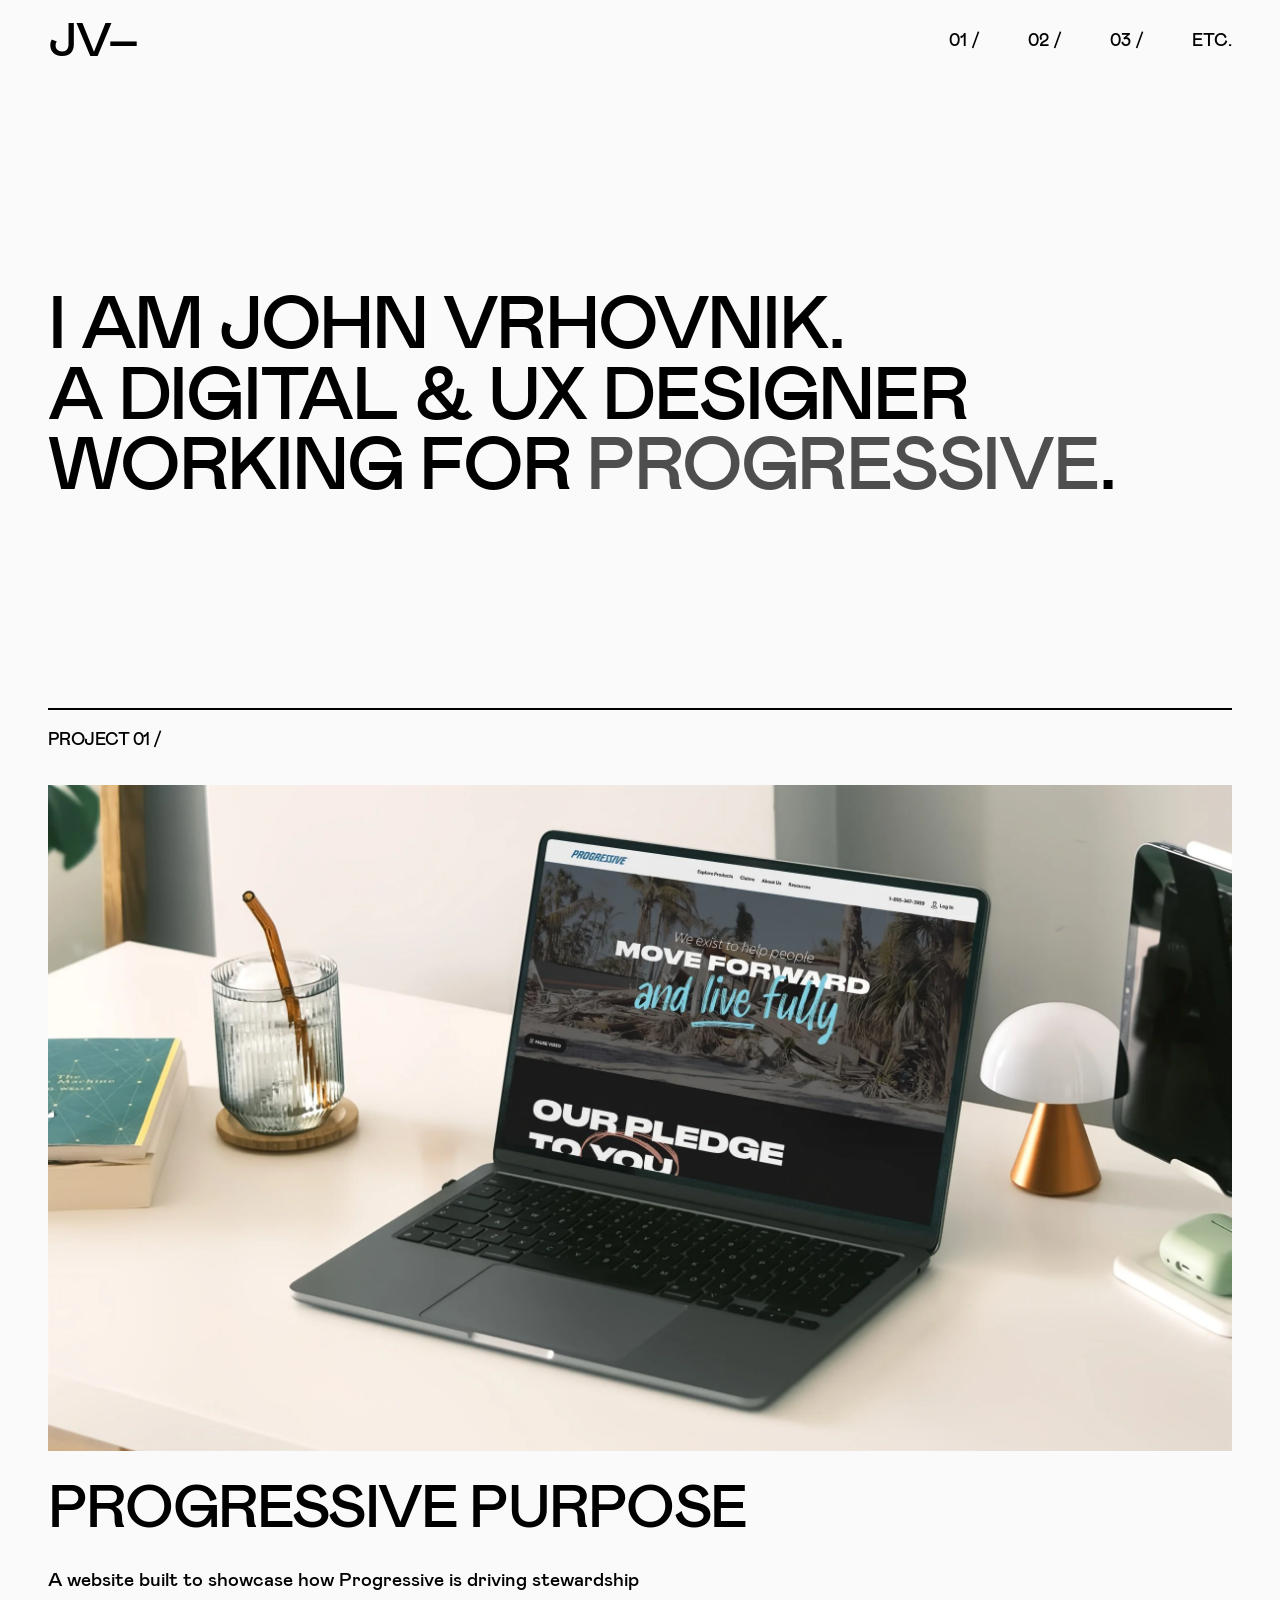
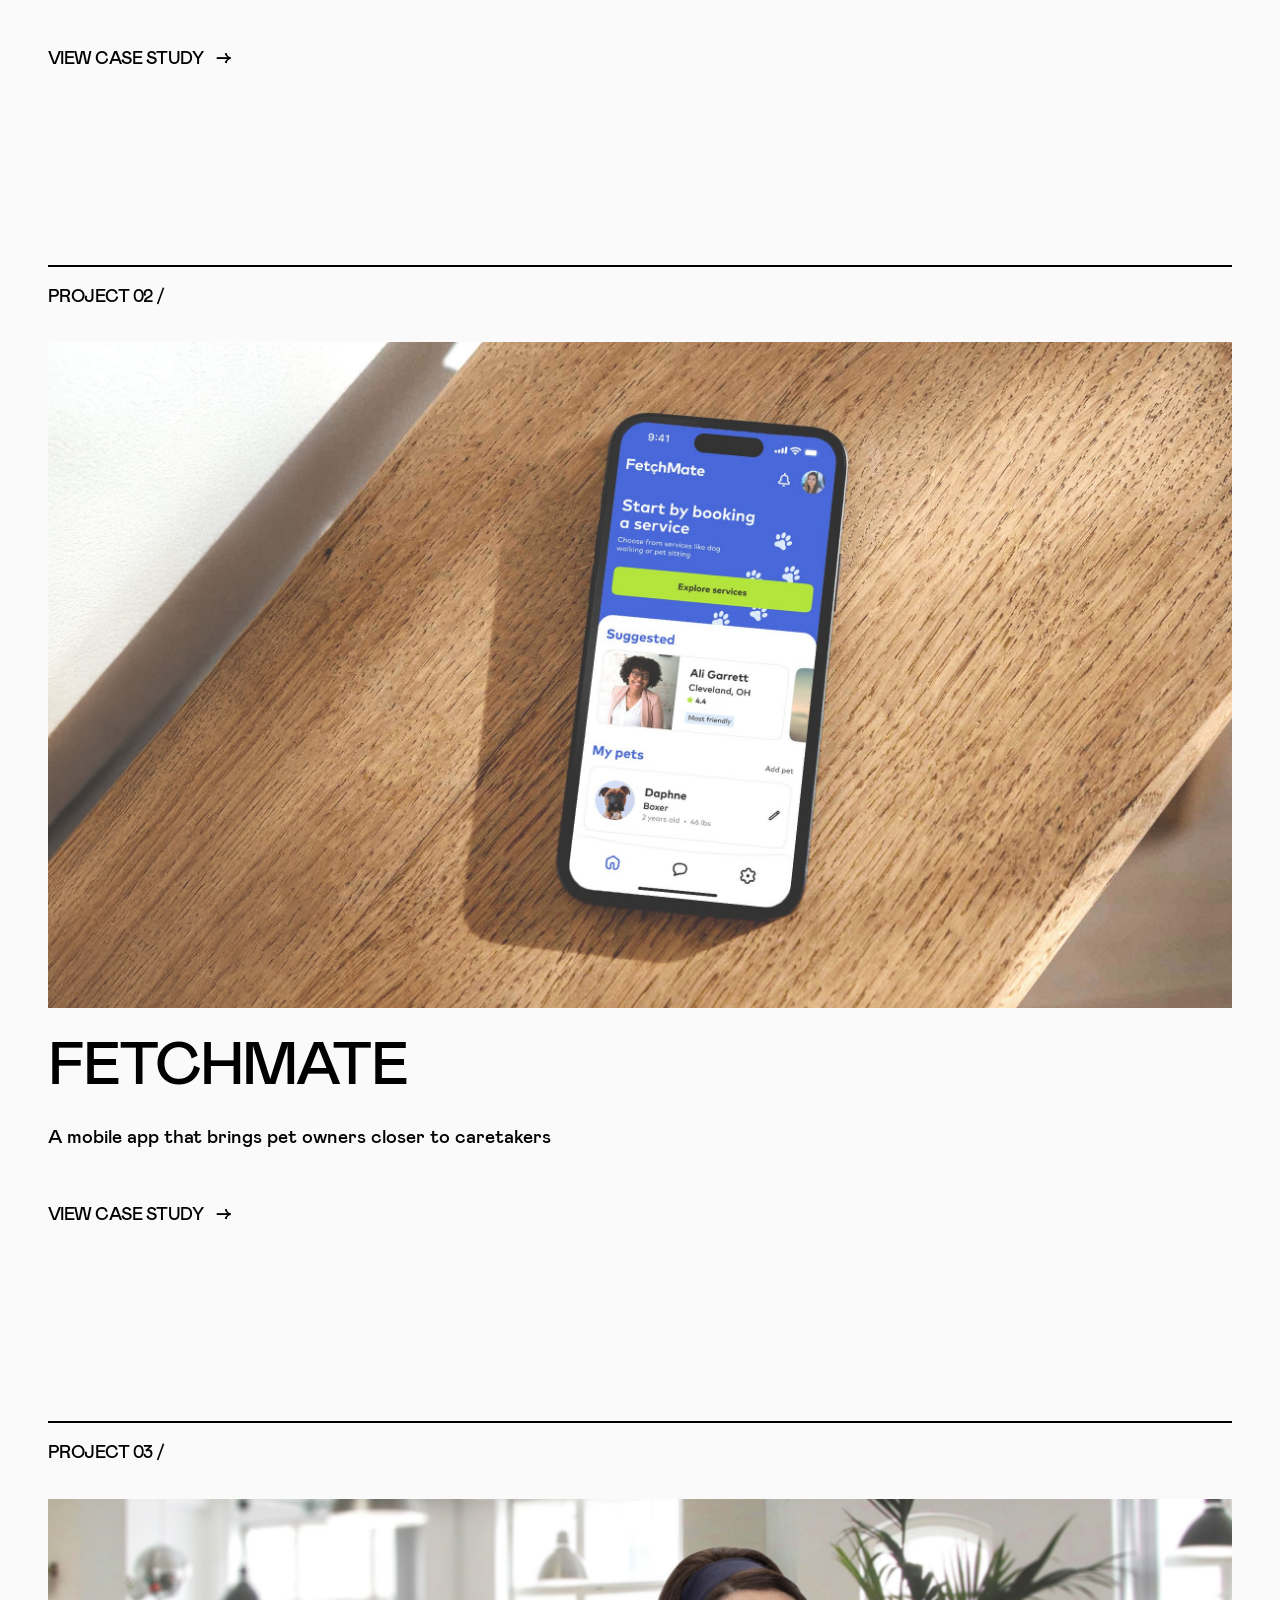
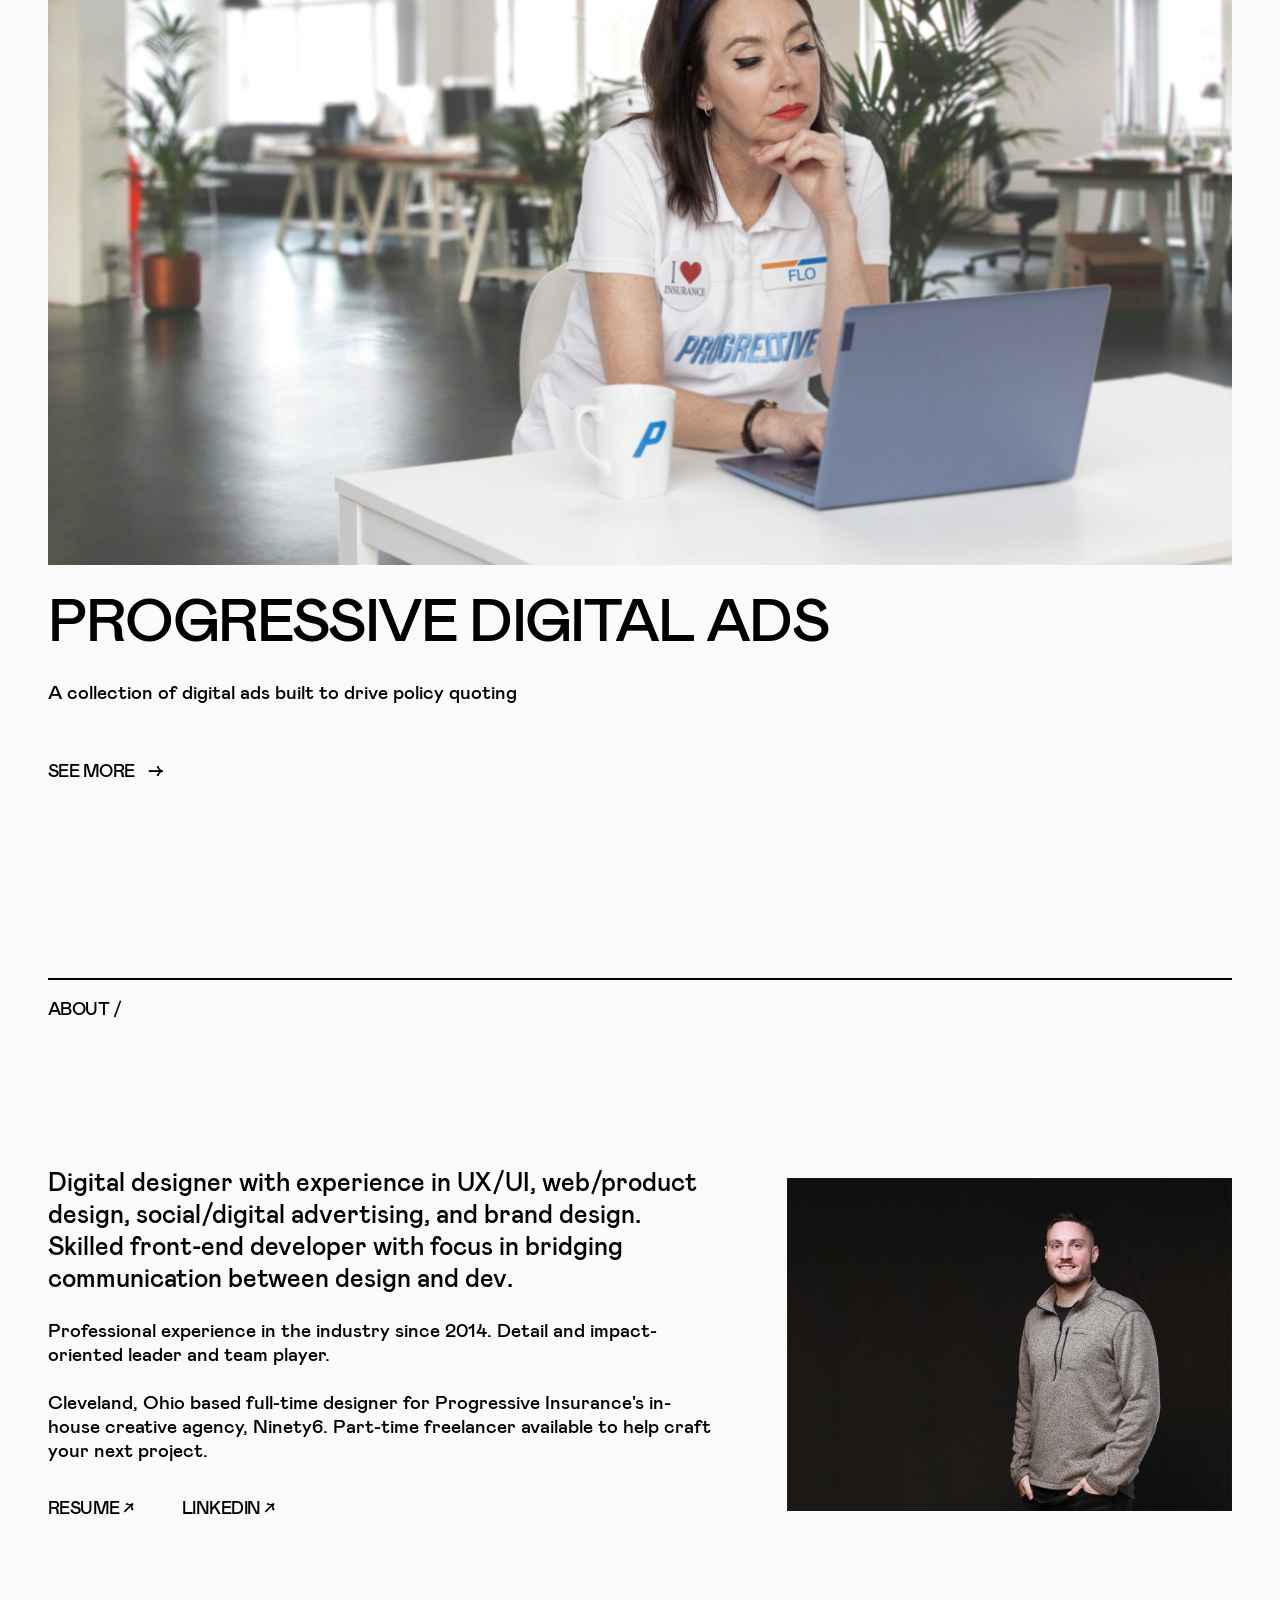
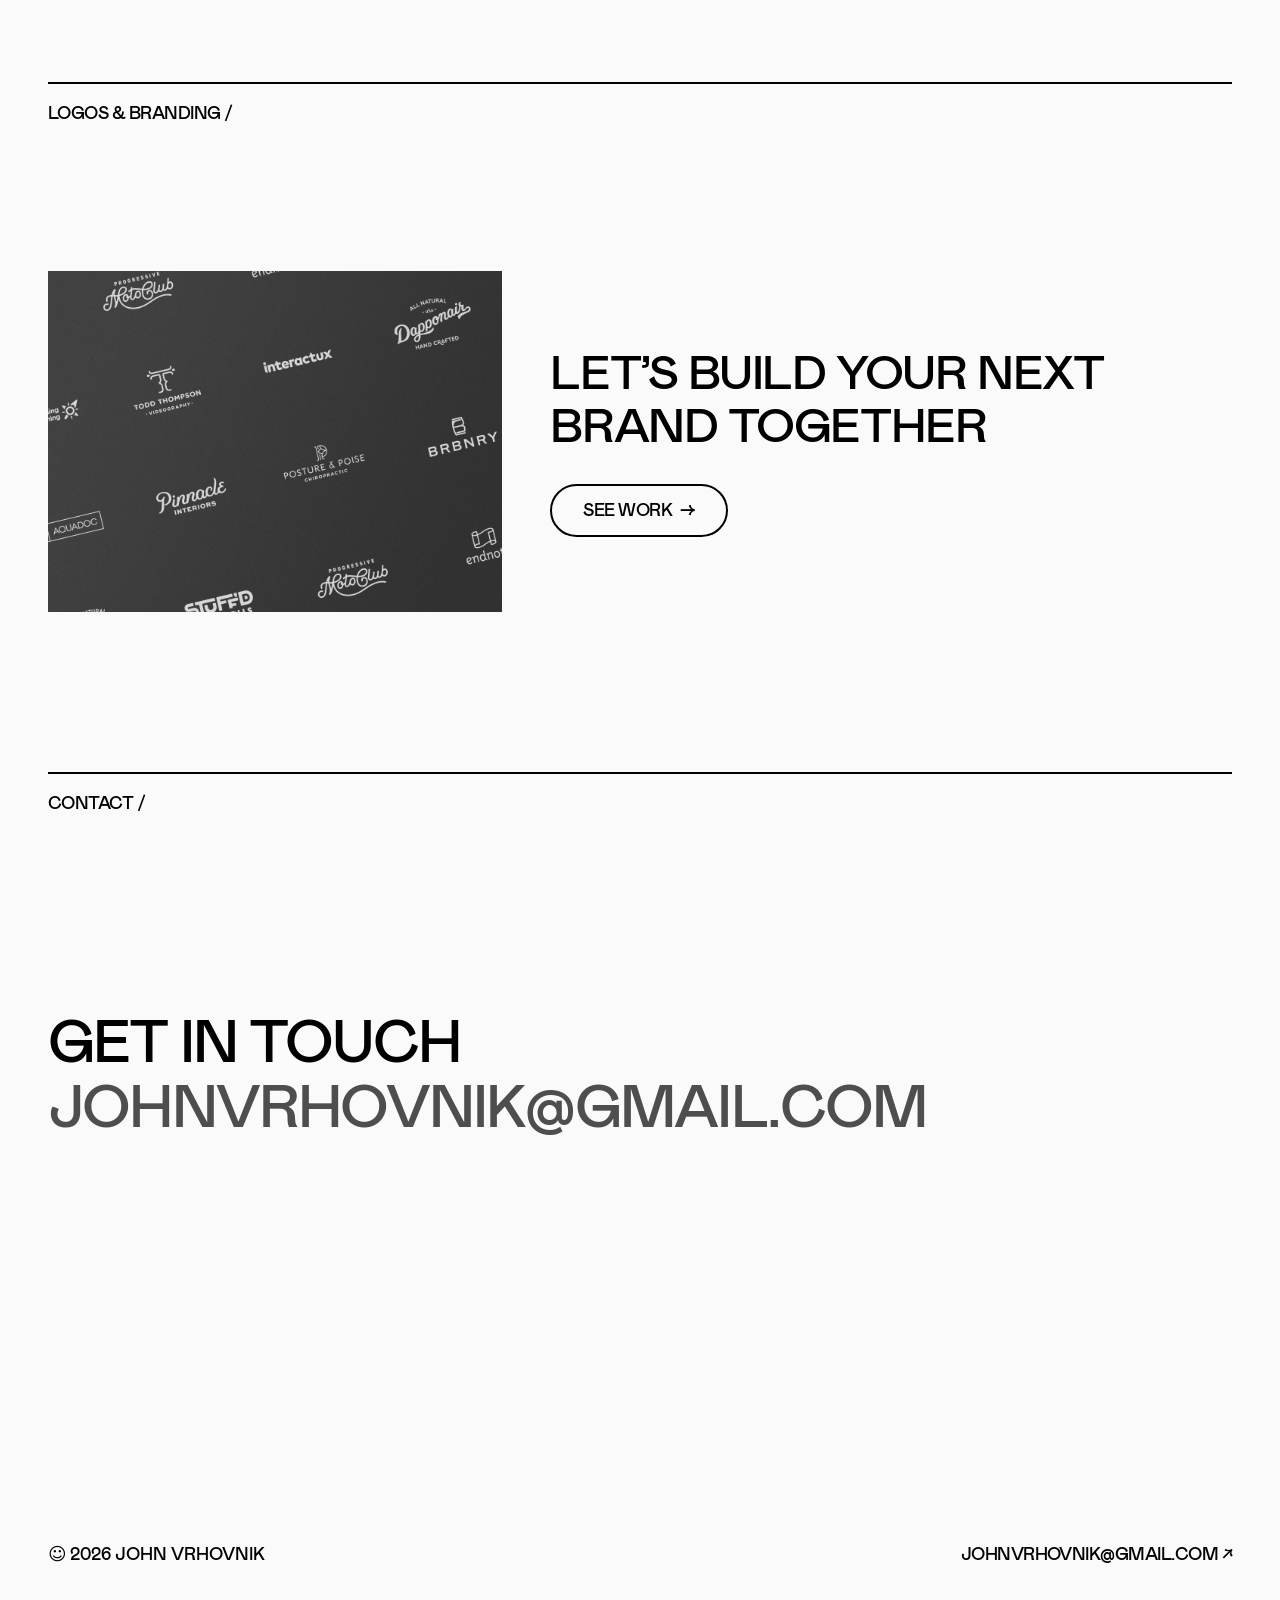
==== commit e6116772: "Add smiley easter egg to footer, linking to design system Replaces © with ☺ (U+263A) as a link to /p" ====
--- a/index.html
+++ b/index.html
@@ -228,7 +228,7 @@
        ===================================================== -->
   <footer class="site-footer container">
     <div class="site-footer__inner">
-      <span class="site-footer__copy">© 2026 John Vrhovnik</span>
+      <span class="site-footer__copy"><a href="/pages/design-system.html">&#9786;</a> 2026 John Vrhovnik</span>
       <a href="mailto:johnvrhovnik@gmail.com" class="arrow-link">johnvrhovnik@gmail.com ↗</a>
     </div>
   </footer>
--- a/css/styles.css
+++ b/css/styles.css
@@ -313,8 +313,18 @@
 }
 
 /* Mobile nav drawer */
+@keyframes nav-slide-down {
+  from { transform: translateY(-100%); }
+  to   { transform: translateY(0); }
+}
+
+@keyframes nav-slide-up {
+  from { transform: translateY(0); }
+  to   { transform: translateY(-100%); }
+}
+
 .nav-drawer {
-  display: flex;
+  display: none;
   position: fixed;
   top: var(--nav-height);
   left: 0;
@@ -326,14 +336,16 @@
   flex-direction: column;
   justify-content: flex-end;
   gap: var(--space-lg);
-  transform: translateY(-100%);
-  visibility: hidden;
-  transition: transform var(--transition-fast), visibility var(--transition-fast);
 }
 
 .nav-drawer.is-open {
-  transform: translateY(0);
-  visibility: visible;
+  display: flex;
+  animation: nav-slide-down var(--transition-fast) forwards;
+}
+
+.nav-drawer.is-closing {
+  display: flex;
+  animation: nav-slide-up var(--transition-fast) forwards;
 }
 
 .nav-drawer .nav-link {
@@ -368,7 +380,7 @@
 
 /* Muted inline link — used in hero and contact heading */
 .display-link {
-  color: #4e4e4e;
+  color: var(--color-muted);
   text-decoration: none;
   transition: color var(--transition-fast);
 }
@@ -627,6 +639,16 @@
   text-transform: uppercase;
 }
 
+.site-footer__copy a {
+  color: inherit;
+  text-decoration: none;
+  transition: color var(--transition-fast);
+}
+
+.site-footer__copy a:hover {
+  color: var(--color-link);
+}
+
 
 /* ============================================================
    12. CASE-STUDY PAGES — shared layout
@@ -676,12 +698,71 @@
 /* Reusable video player — looping, muted, no controls */
 .site-video {
   width: 100%;
+  position: relative;
 }
 
 .site-video video {
   width: 100%;
   height: auto;
   display: block;
+}
+
+/* Play/pause button — bottom-left of each video */
+.video-play-btn {
+  position: absolute;
+  bottom: var(--space-sm);
+  left: var(--space-sm);
+  z-index: 10;
+  width: 32px;
+  height: 32px;
+  border-radius: 6px;
+  background-color: var(--color-background);
+  color: var(--color-text);
+  border: none;
+  cursor: pointer;
+  display: flex;
+  align-items: center;
+  justify-content: center;
+  padding: 0;
+  /* Transparent when playing, visible when paused */
+  opacity: 0.3;
+  transition: opacity var(--transition-base);
+}
+
+.video-play-btn:hover {
+  opacity: 0.9;
+}
+
+.video-play-btn.is-paused {
+  opacity: 0.85;
+}
+
+.video-play-btn svg {
+  display: block;
+  width: 10px;
+  height: 10px;
+}
+
+/* Icon visibility toggling */
+.video-play-btn .icon-play  { display: none; }
+.video-play-btn .icon-pause { display: flex; }
+
+.video-play-btn.is-paused .icon-play  { display: flex; }
+.video-play-btn.is-paused .icon-pause { display: none; }
+
+@media (min-width: 1024px) {
+  .video-play-btn {
+    width: 44px;
+    height: 44px;
+    border-radius: 8px;
+    bottom: var(--space-md);
+    left: var(--space-md);
+  }
+
+  .video-play-btn svg {
+    width: 14px;
+    height: 14px;
+  }
 }
 
 
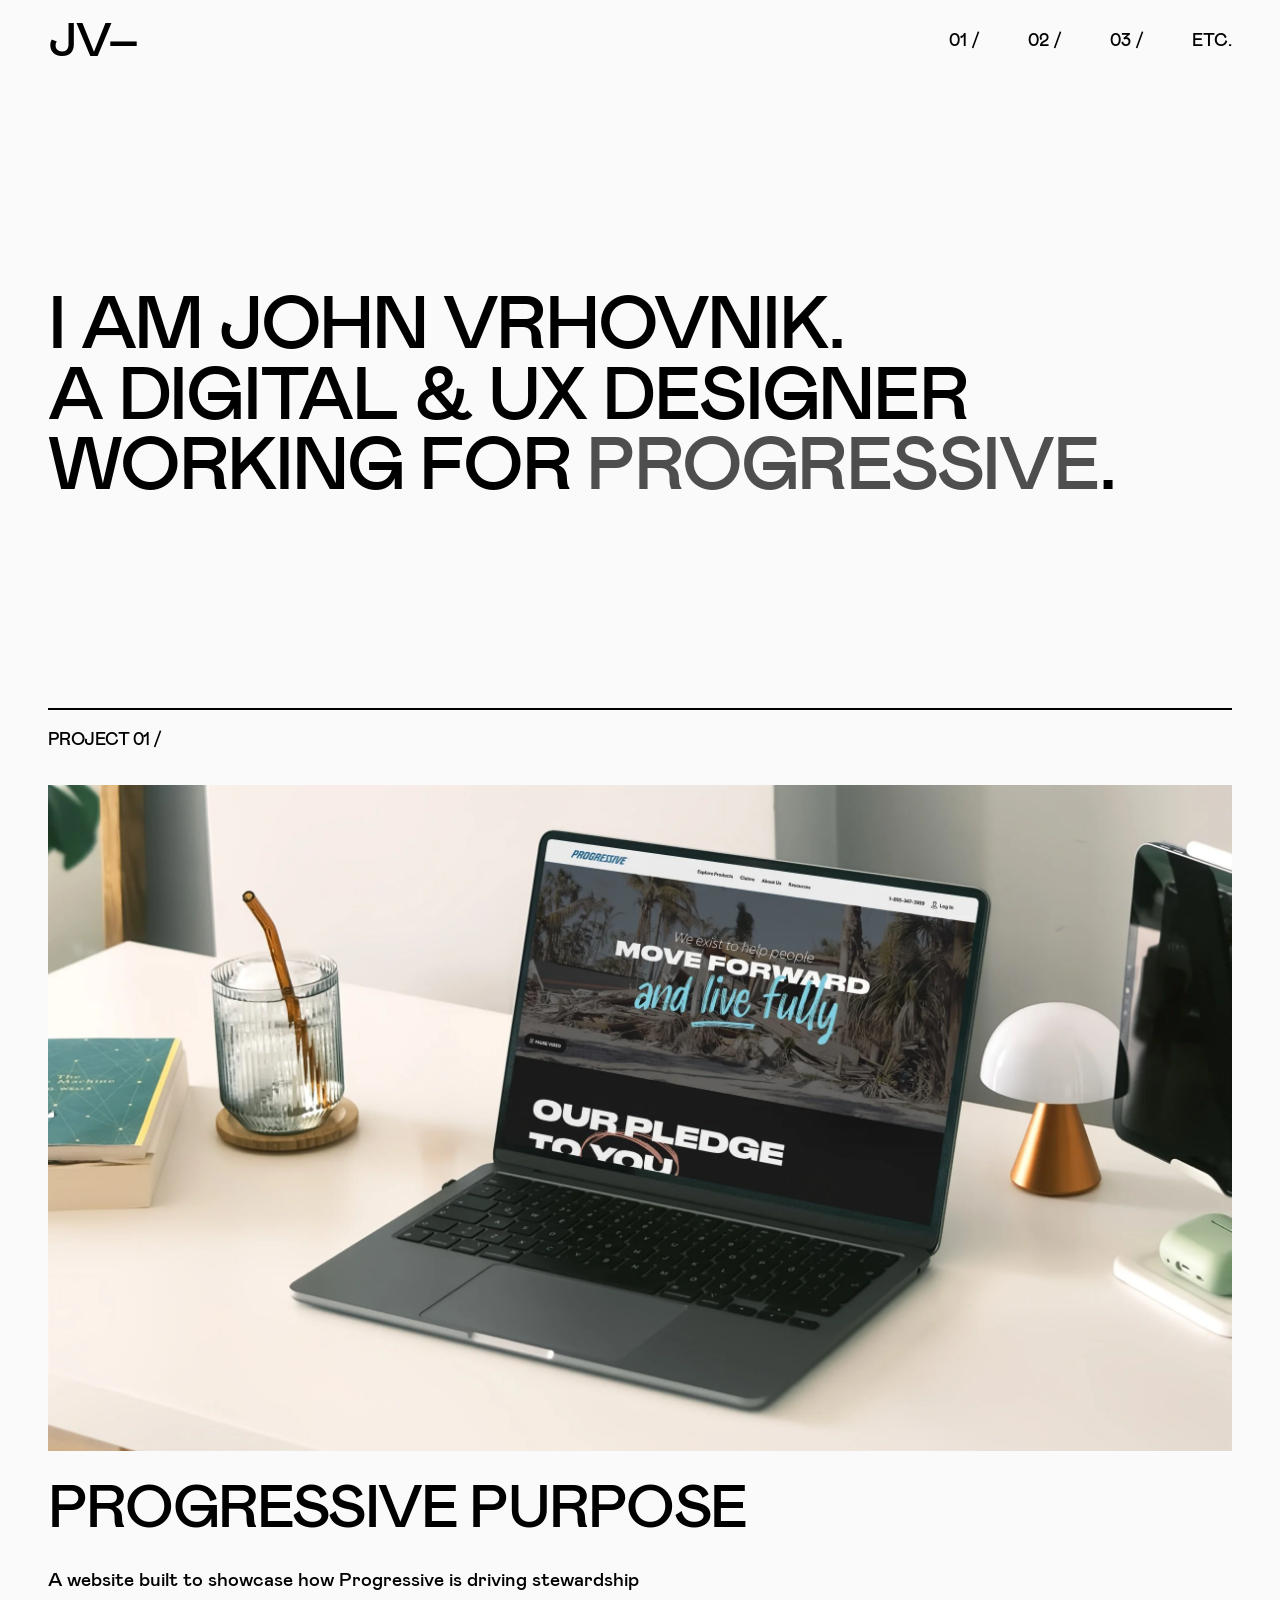
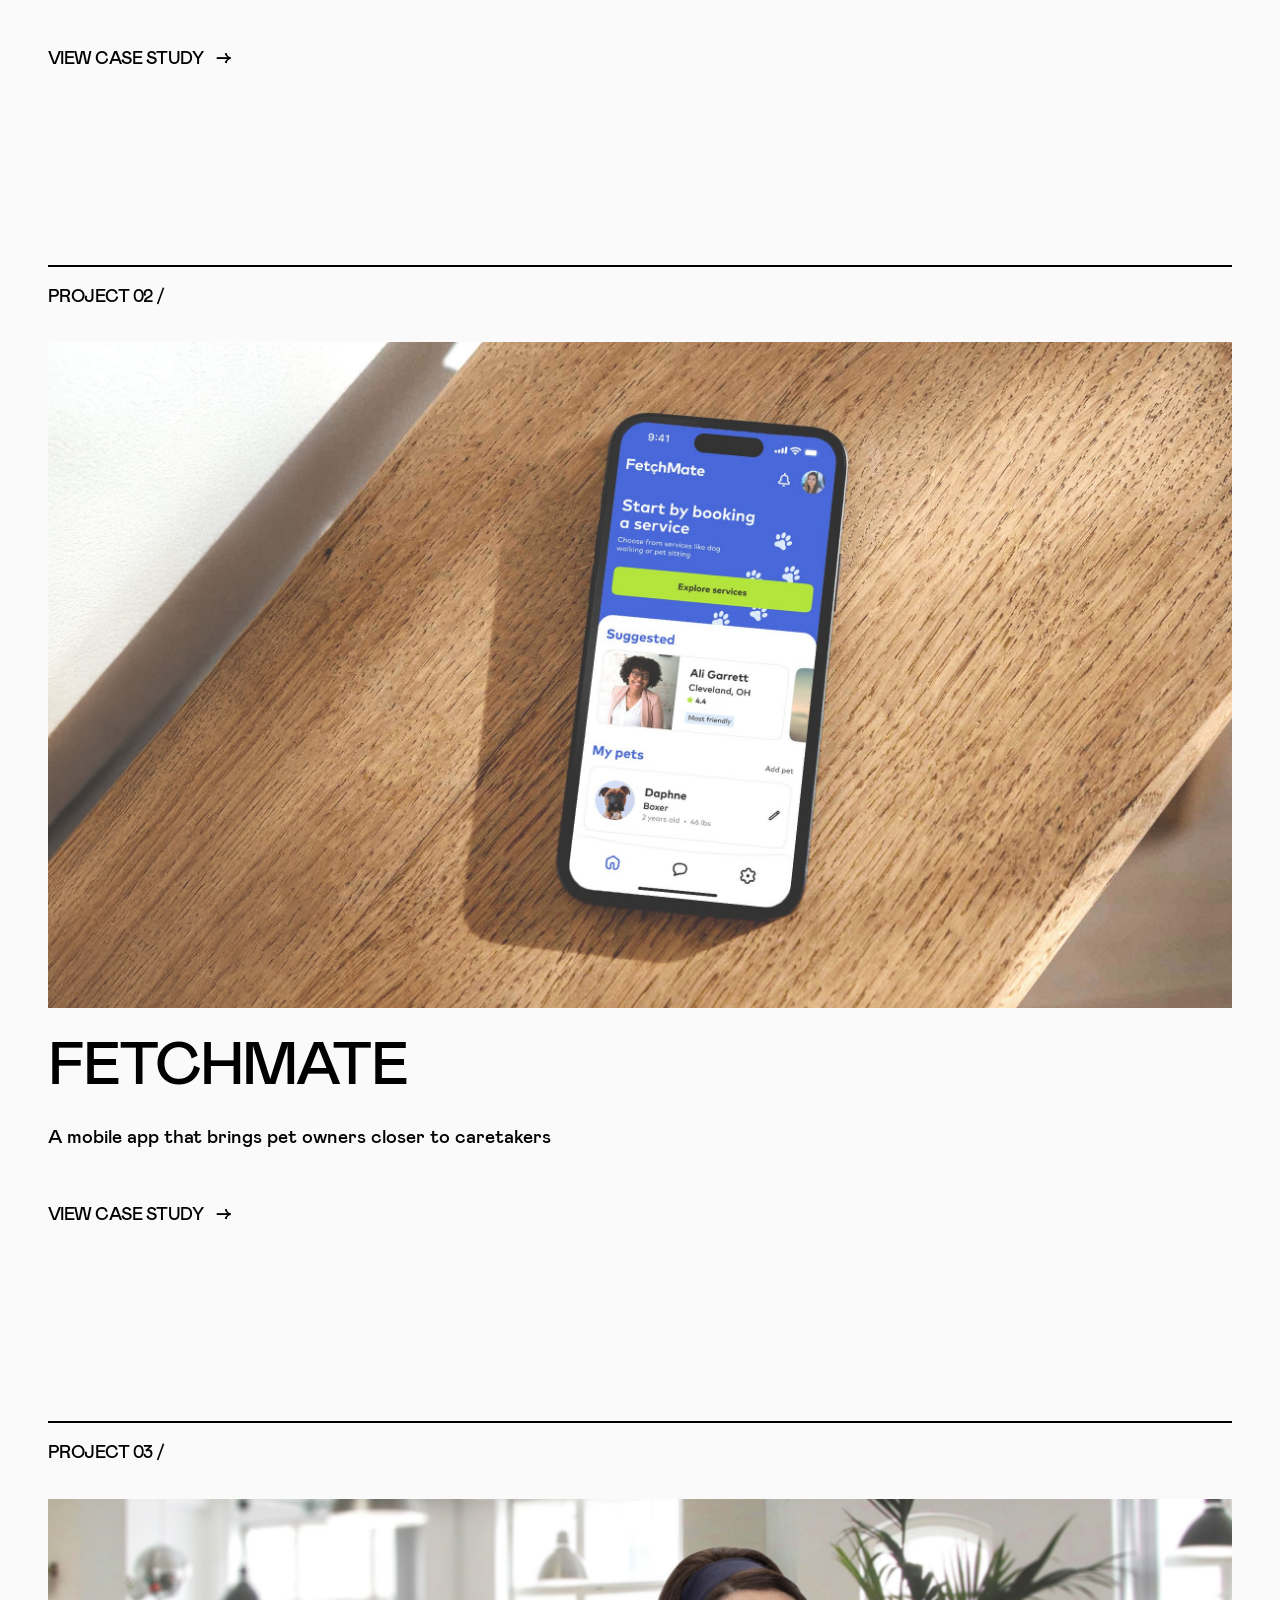
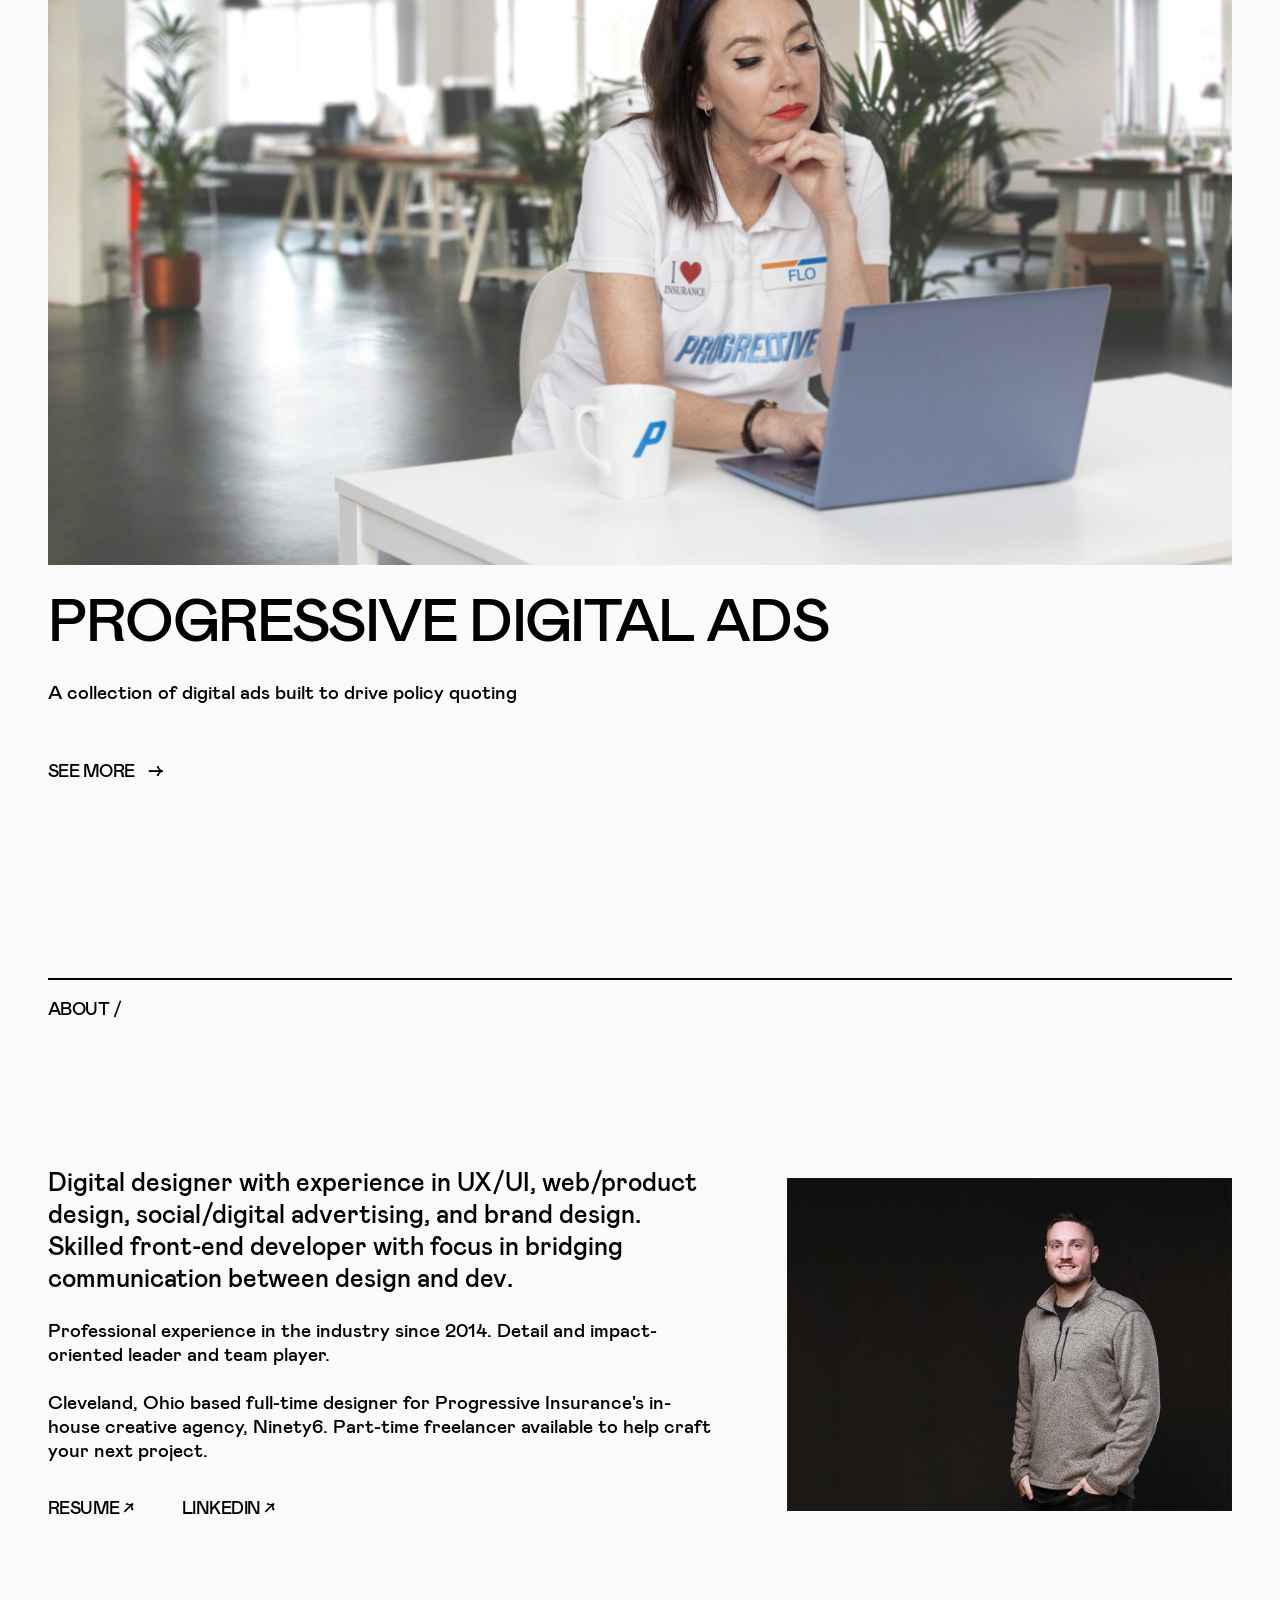
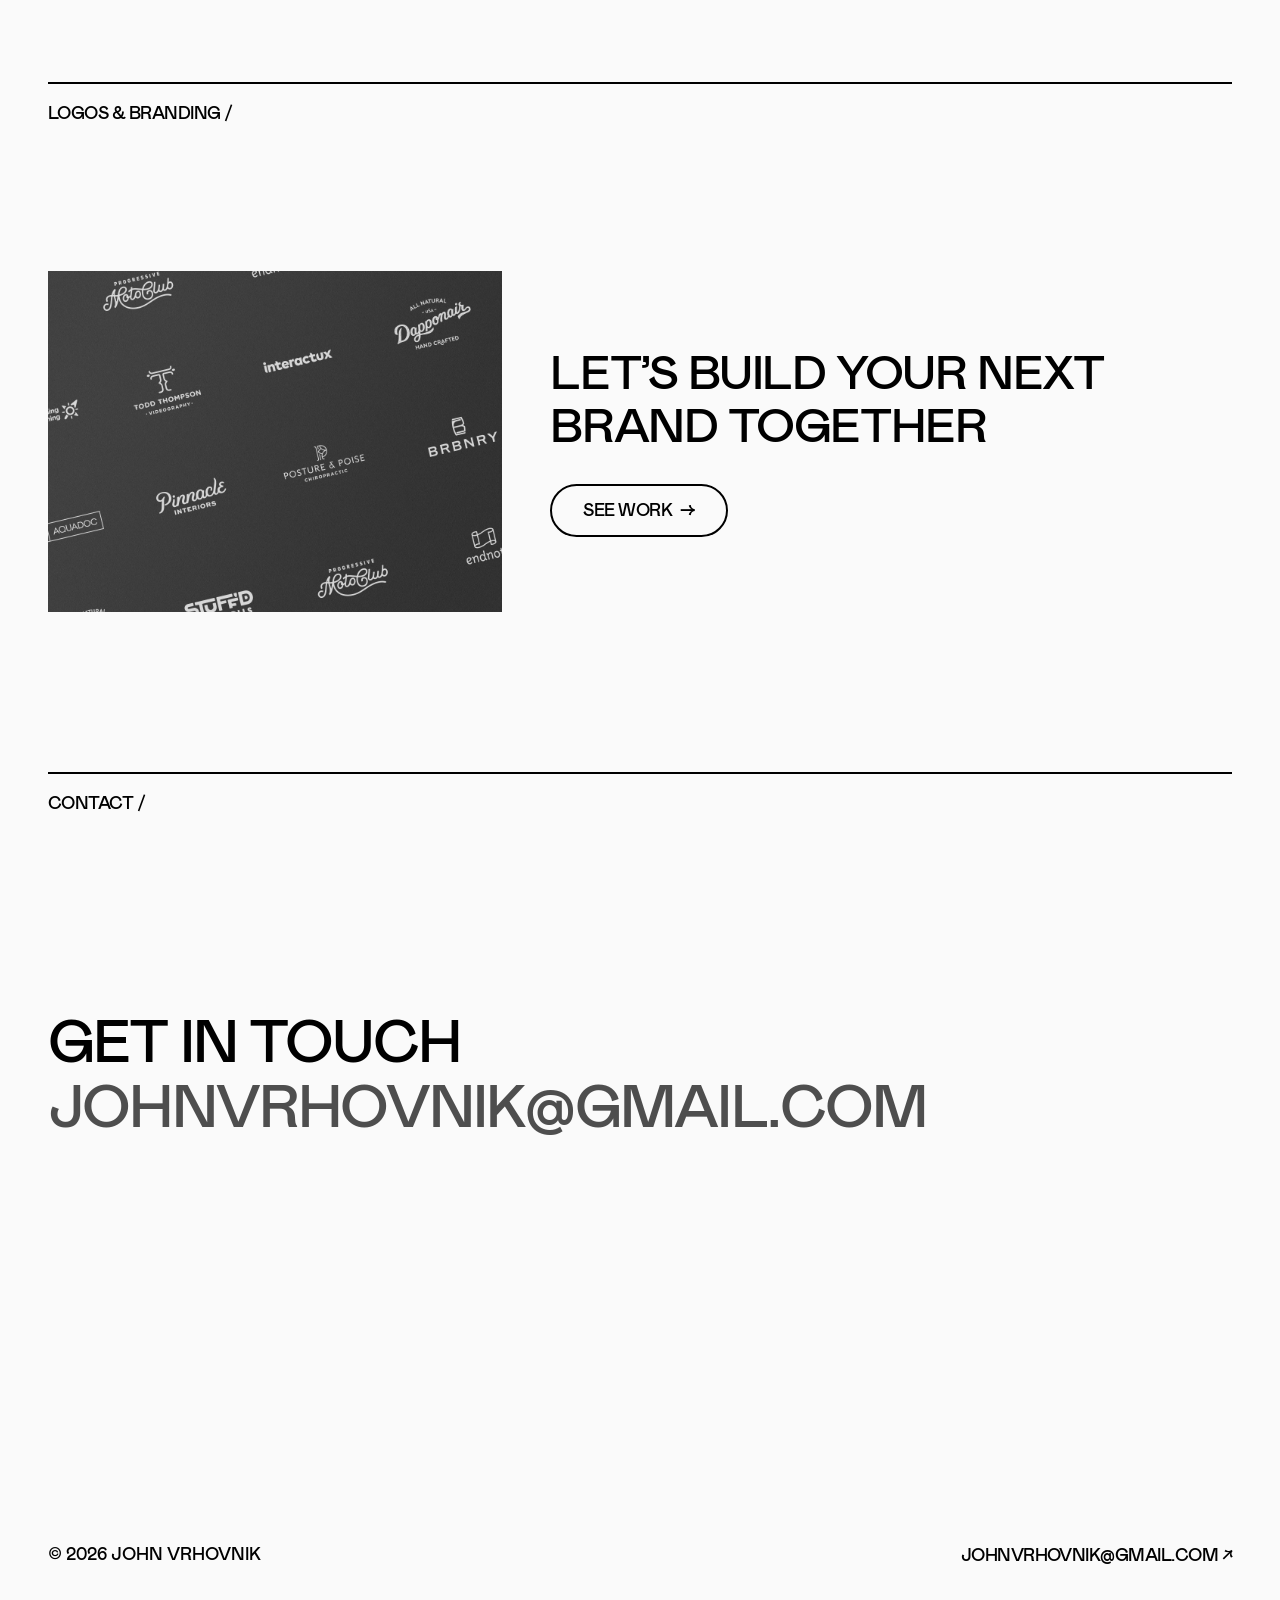
==== commit 1014d6b5: "Scale up © symbol to fill cap height in footer Wraps © in .copy-symbol across all pages, sized at 1." ====
--- a/index.html
+++ b/index.html
@@ -228,7 +228,7 @@
        ===================================================== -->
   <footer class="site-footer container">
     <div class="site-footer__inner">
-      <span class="site-footer__copy"><a href="/pages/design-system.html">&#9786;</a> 2026 John Vrhovnik</span>
+      <span class="site-footer__copy"><span class="copy-symbol">©</span> 2026 John Vrhovnik</span>
       <a href="mailto:johnvrhovnik@gmail.com" class="arrow-link">johnvrhovnik@gmail.com ↗</a>
     </div>
   </footer>
--- a/css/styles.css
+++ b/css/styles.css
@@ -639,14 +639,11 @@
   text-transform: uppercase;
 }
 
-.site-footer__copy a {
-  color: inherit;
-  text-decoration: none;
-  transition: color var(--transition-fast);
-}
-
-.site-footer__copy a:hover {
-  color: var(--color-link);
+.copy-symbol {
+  display: inline-block;
+  font-size: 1.5em;
+  line-height: 1;
+  vertical-align: -0.24em;
 }
 
 
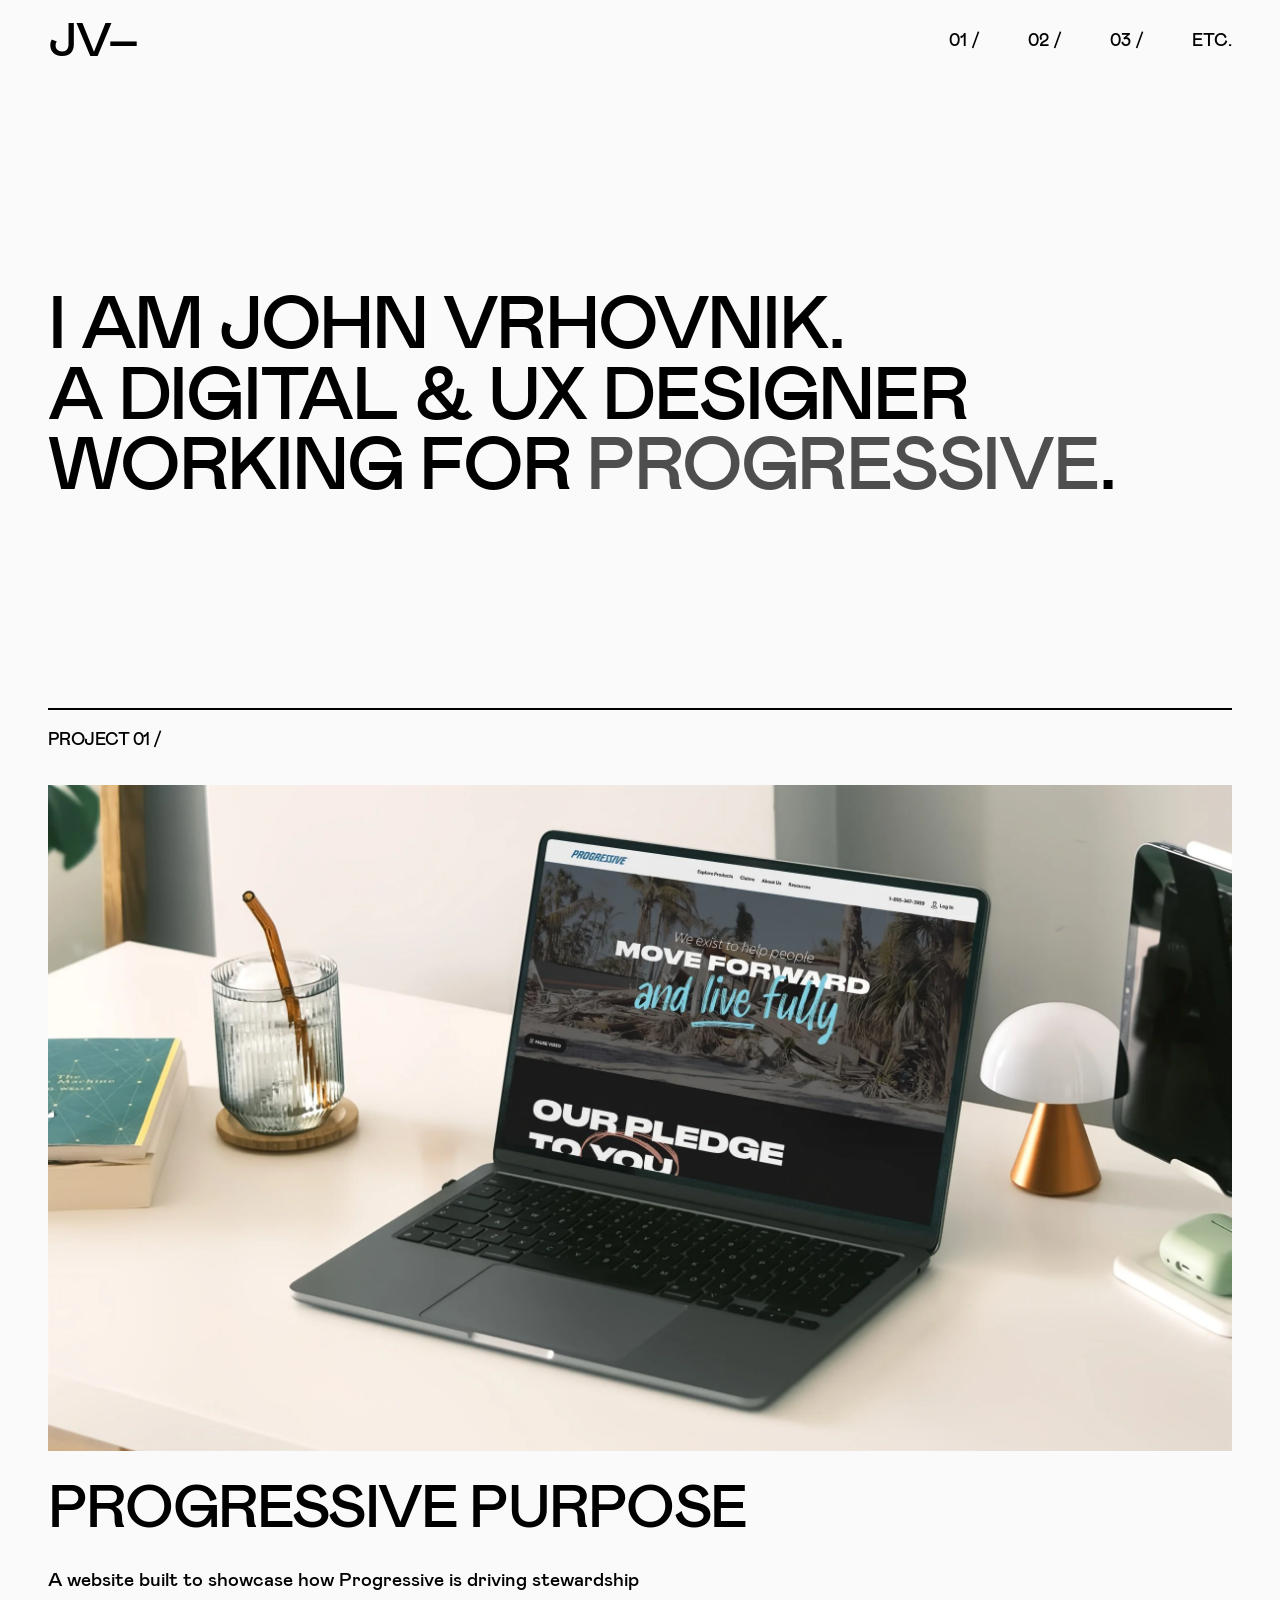
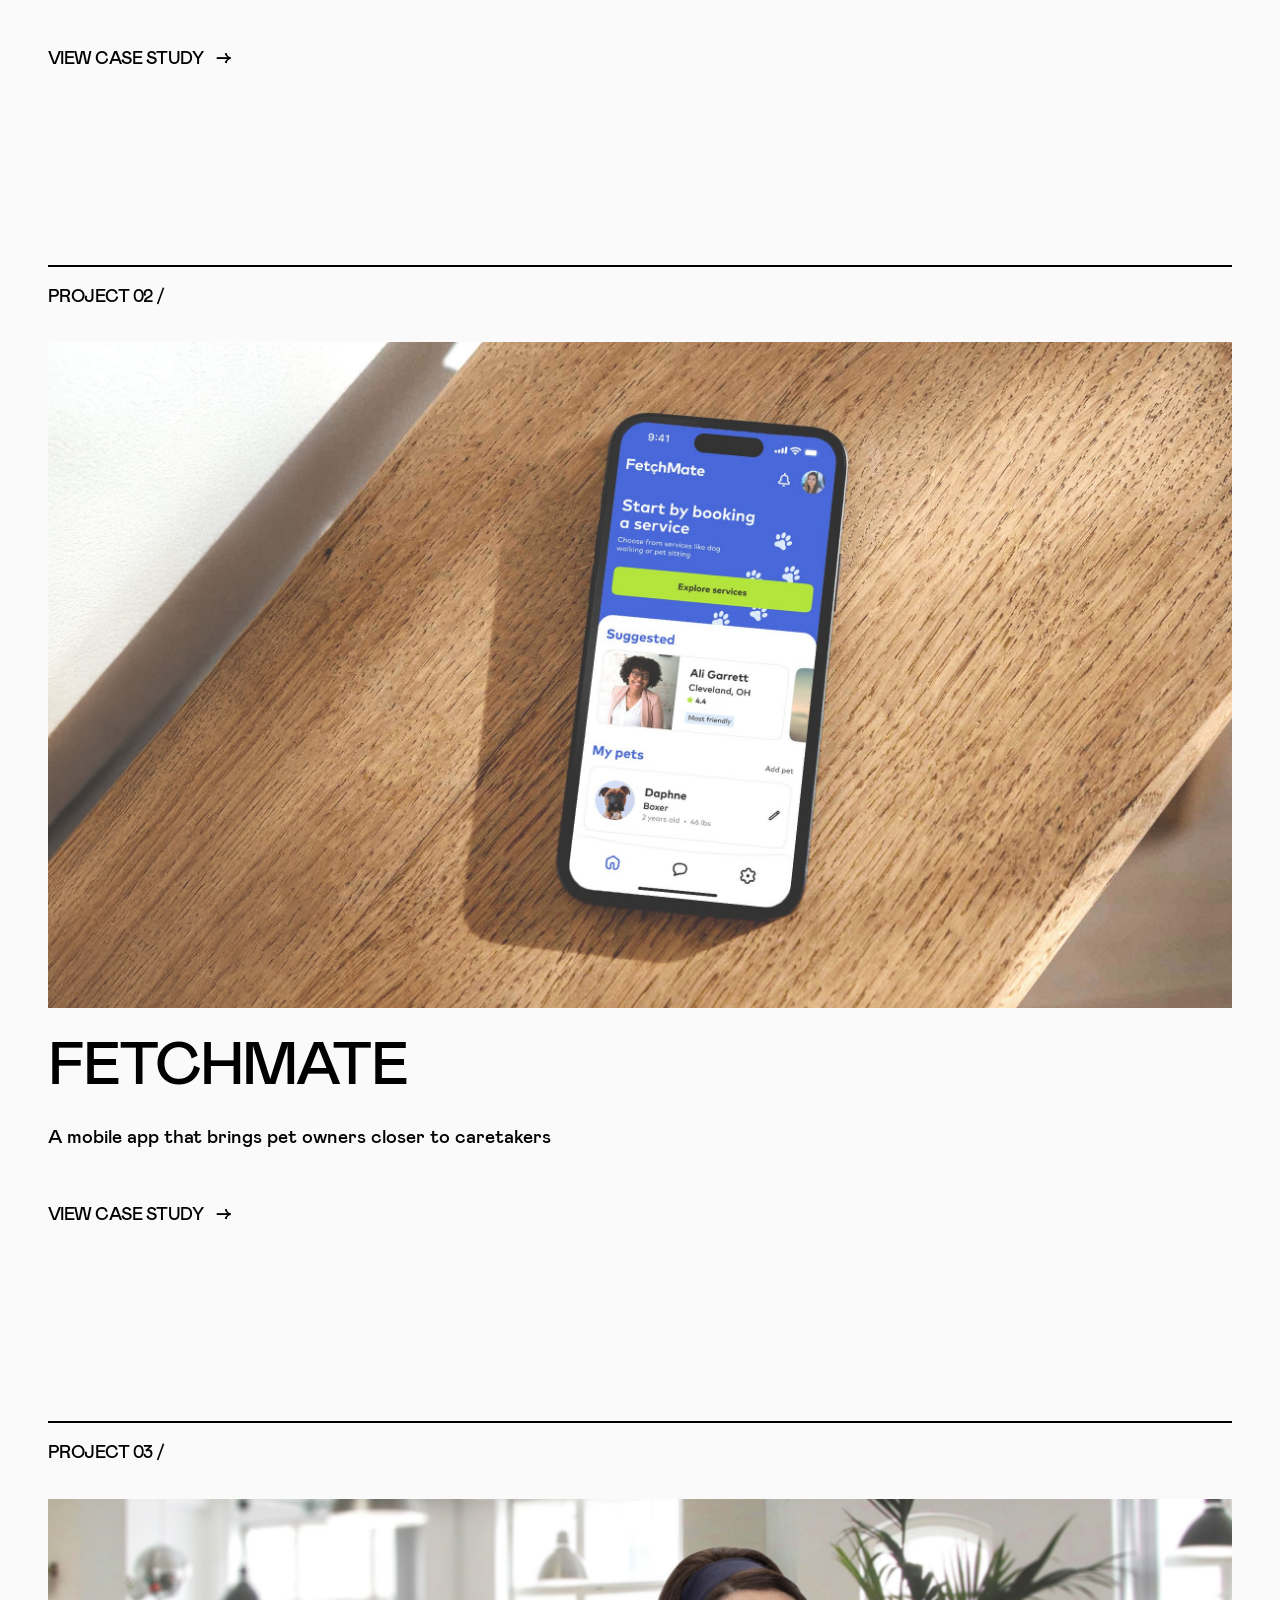
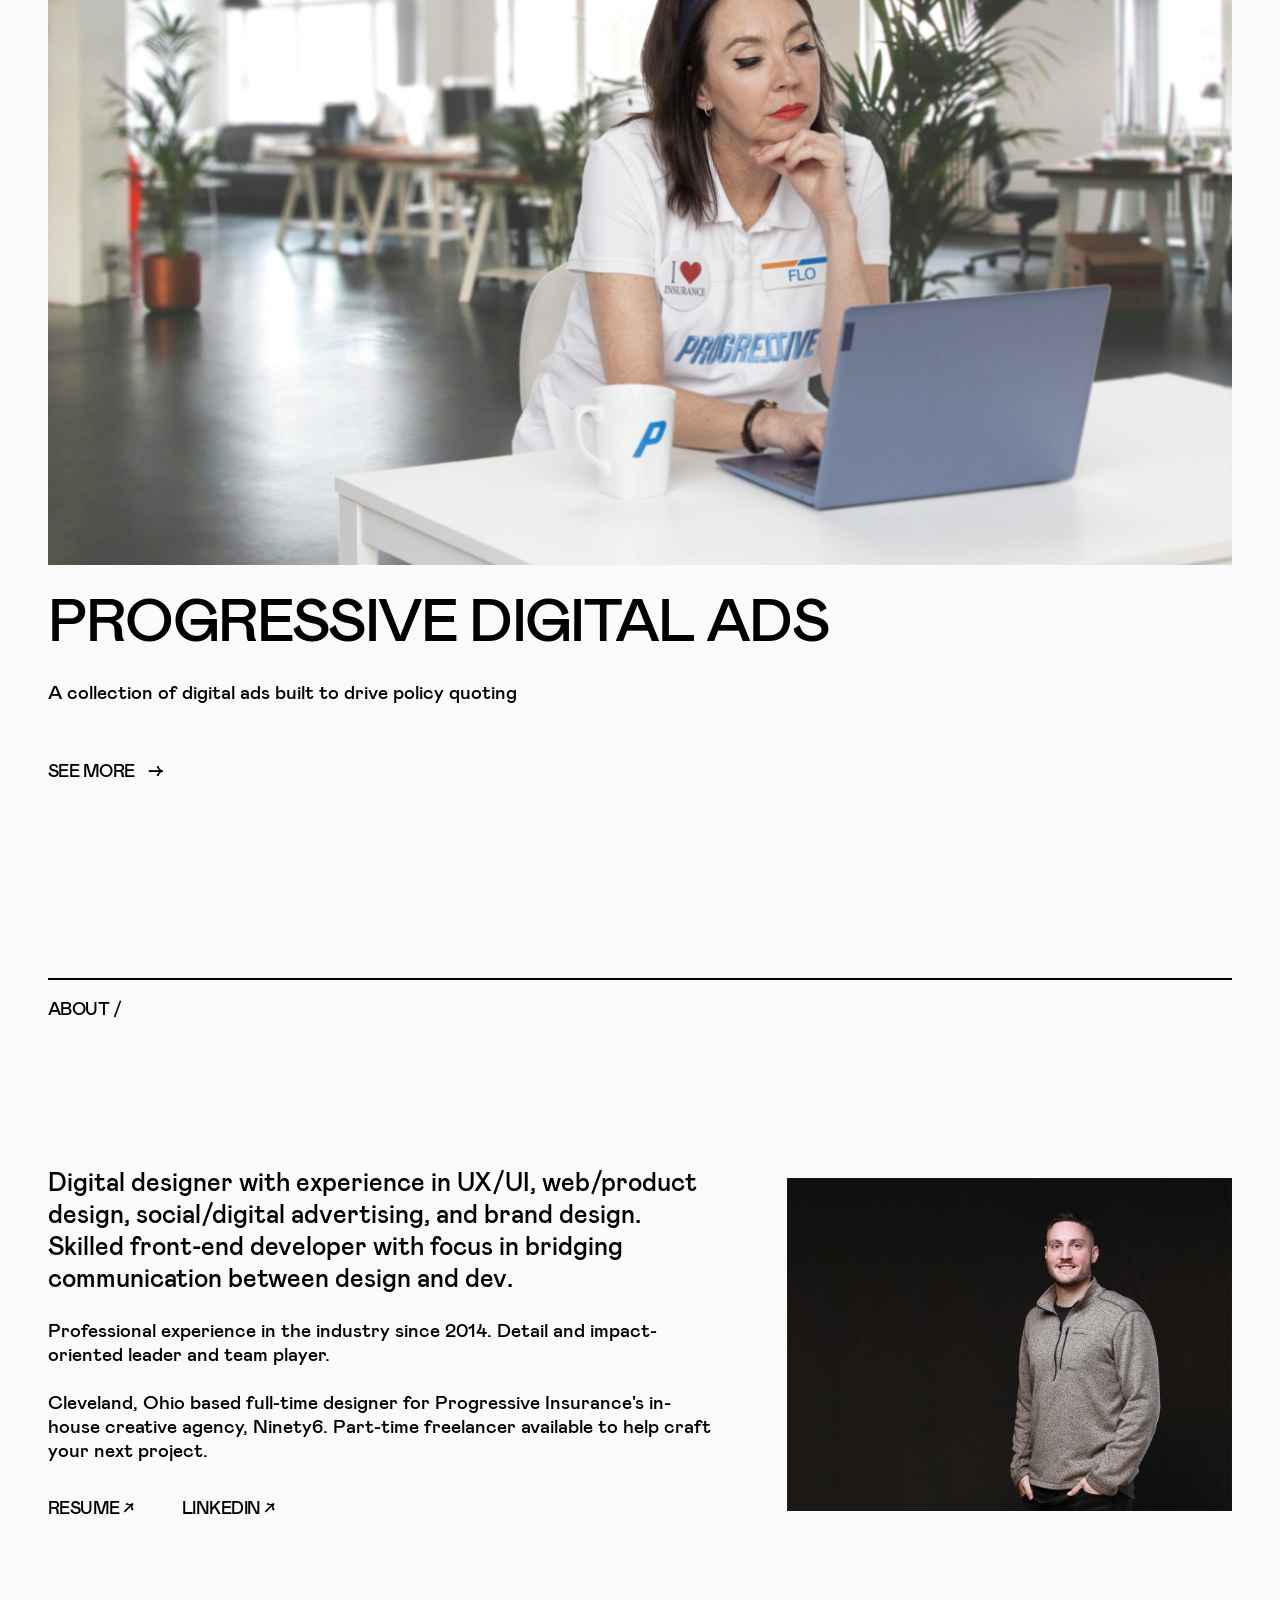
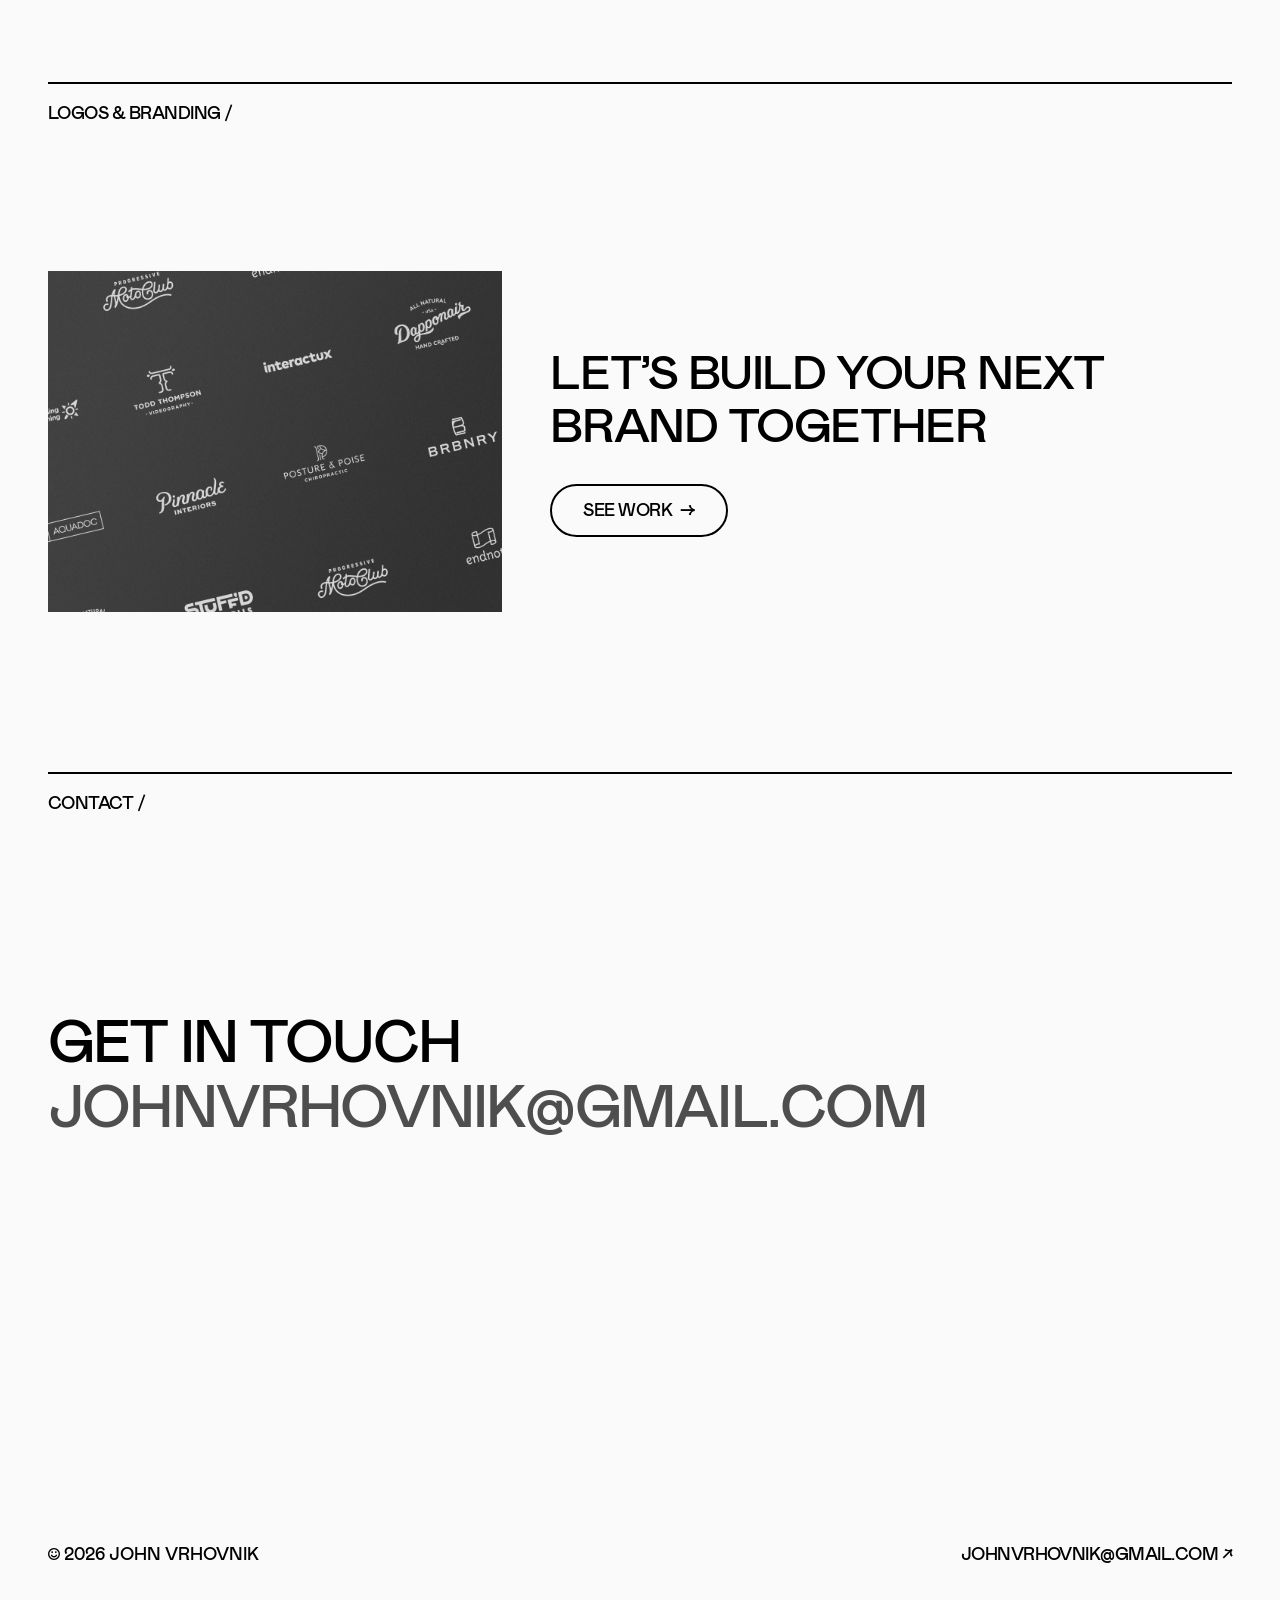
==== commit 8e0620d0: "Upgrade favicons to SVG, add smiley easter egg, update design system header - Replace favicon PNGs w" ====
--- a/index.html
+++ b/index.html
@@ -17,9 +17,8 @@
   <link rel="canonical" href="https://johnvrhovnik.com/" />
 
   <!-- Favicons -->
+  <link rel="icon" type="image/svg+xml" href="images/favicons/favicon.svg">
   <link rel="icon" href="favicon.ico" sizes="any">
-  <link rel="icon" type="image/png" sizes="32x32" href="images/favicons/favicon-32x32.png">
-  <link rel="icon" type="image/png" sizes="16x16" href="images/favicons/favicon-16x16.png">
   <link rel="apple-touch-icon" sizes="180x180" href="images/favicons/apple-touch-icon.png">
   <link rel="mask-icon" href="images/favicons/safari-pinned-tab.svg" color="#0000ff">
   <link rel="manifest" href="site.webmanifest">
@@ -228,7 +227,7 @@
        ===================================================== -->
   <footer class="site-footer container">
     <div class="site-footer__inner">
-      <span class="site-footer__copy"><span class="copy-symbol">©</span> 2026 John Vrhovnik</span>
+      <span class="site-footer__copy"><a href="pages/design-system.html" class="svg-link"><img src="images/smile.svg" alt=""></a> 2026 John Vrhovnik</span>
       <a href="mailto:johnvrhovnik@gmail.com" class="arrow-link">johnvrhovnik@gmail.com ↗</a>
     </div>
   </footer>
--- a/css/styles.css
+++ b/css/styles.css
@@ -639,12 +639,6 @@
   text-transform: uppercase;
 }
 
-.copy-symbol {
-  display: inline-block;
-  font-size: 1.5em;
-  line-height: 1;
-  vertical-align: -0.24em;
-}
 
 
 /* ============================================================
